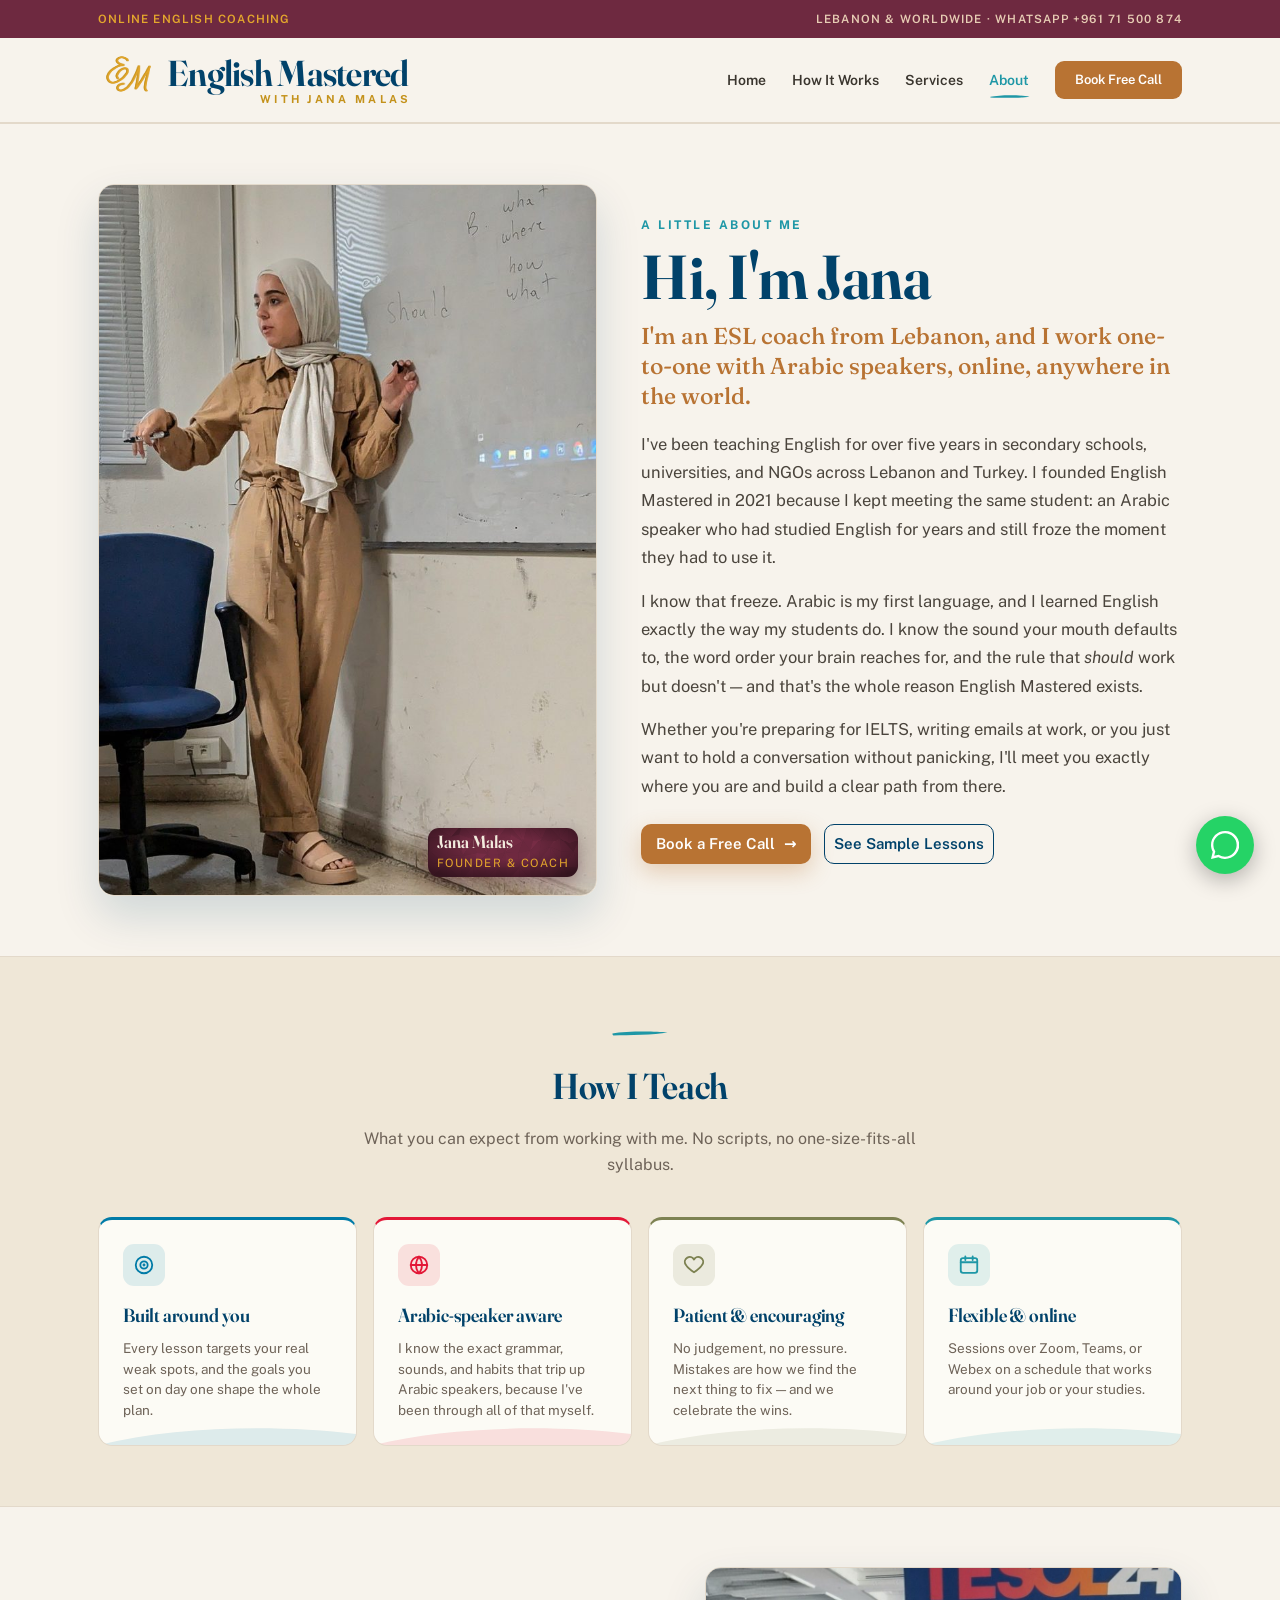
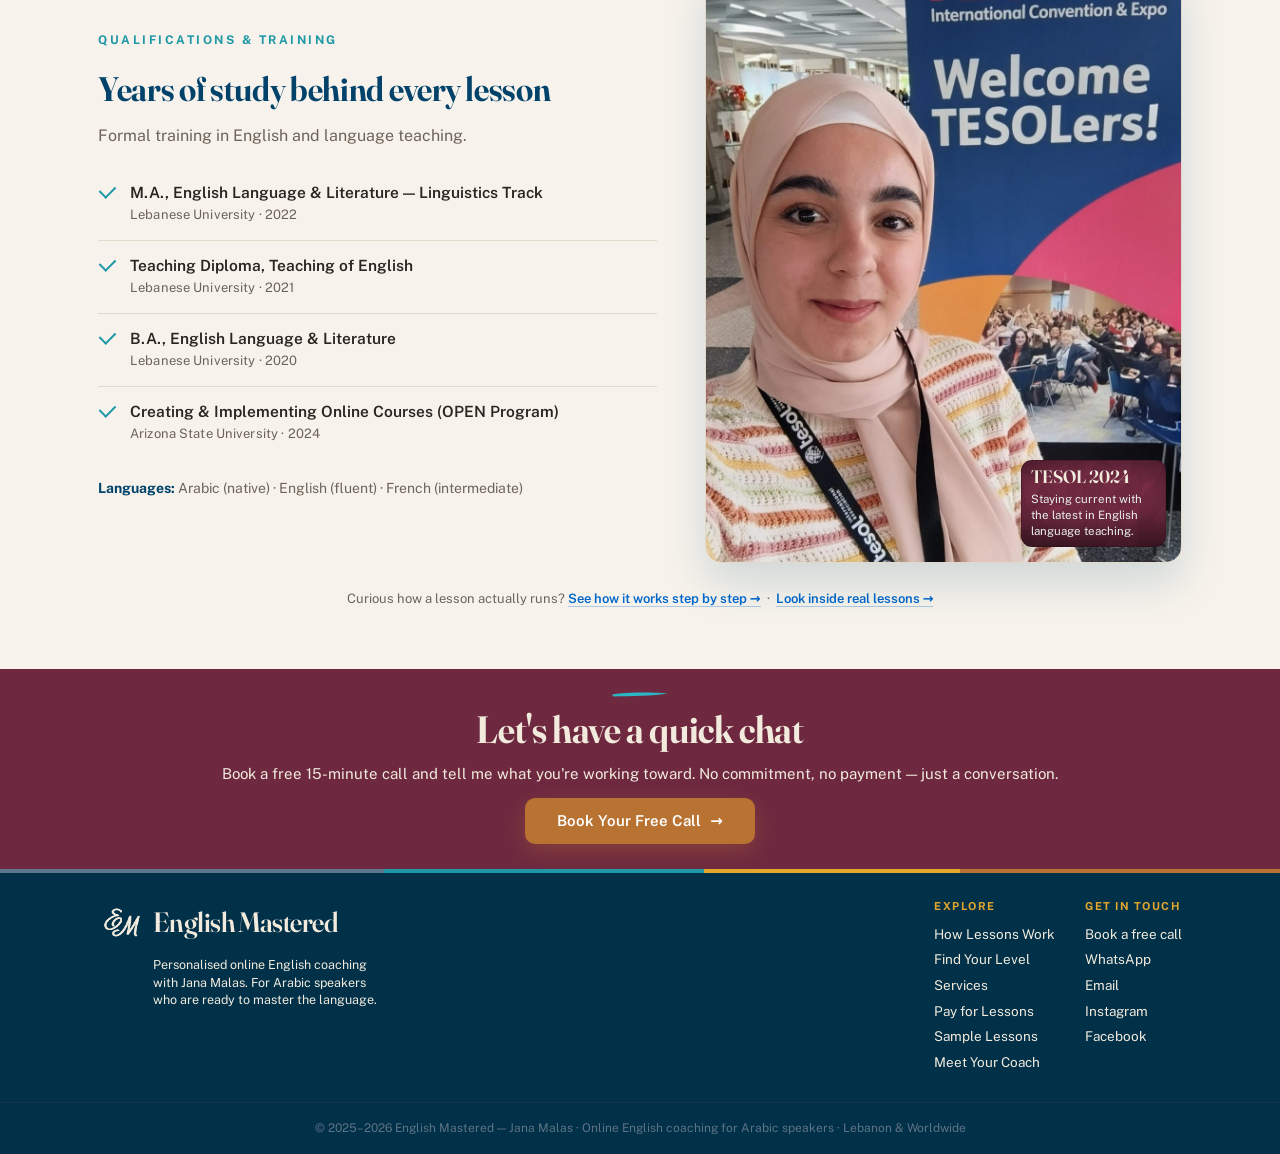
==== about.html @ 38847699 "visual updates" ====
<!DOCTYPE html>
<html lang="en">
<head>
<meta charset="UTF-8">
<meta name="viewport" content="width=device-width, initial-scale=1">
<meta name="color-scheme" content="light">
<title>Meet Jana Malas — English Coach for Arabic Speakers</title>
<meta name="description" content="Meet Jana Malas — the Lebanese English coach behind English Mastered. One-to-one online lessons built for Arabic speakers, with zero judgement.">
<meta property="og:type" content="website">
<meta property="og:title" content="Meet Your Coach — English Mastered">
<meta property="og:description" content="The coach behind English Mastered — Jana Malas. One-to-one online English lessons built for Arabic speakers.">
<meta property="og:locale" content="en_US">
<meta property="og:url" content="https://englishmastered.org/about.html">
<meta property="og:site_name" content="English Mastered">
<meta property="og:image" content="https://englishmastered.org/img/og-about.png">
<meta property="og:image:width" content="1200">
<meta property="og:image:height" content="630">
<meta property="og:image:alt" content="English Mastered — online English coaching with Jana Malas">
<meta name="twitter:card" content="summary_large_image">
<meta name="twitter:title" content="Meet Your Coach — English Mastered">
<meta name="twitter:description" content="Meet Jana Malas — one-to-one online English coaching built for Arabic speakers.">
<meta name="twitter:image" content="https://englishmastered.org/img/og-about.png">
<meta name="theme-color" content="#01426A">
<link rel="canonical" href="https://englishmastered.org/about.html">
<link rel="icon" type="image/png" href="assets/em-mark-gold.png">
<link rel="preconnect" href="https://fonts.googleapis.com">
<link rel="preconnect" href="https://fonts.gstatic.com" crossorigin>
<link href="https://fonts.googleapis.com/css2?family=Fraunces:ital,opsz,wght,SOFT,WONK@0,9..144,400..700,10,1;1,9..144,400..700,10,1&family=Public+Sans:ital,wght@0,300;0,400;0,500;0,600;0,700;0,800;1,400&display=swap" rel="stylesheet">
<script type="application/ld+json">
{
  "@context": "https://schema.org",
  "@graph": [
    {
      "@type": "Person",
      "@id": "https://englishmastered.org/#jana",
      "name": "Jana Malas",
      "jobTitle": "English Coach",
      "worksFor": { "@id": "https://englishmastered.org/#org" },
      "description": "Lebanese English coach specialising in one-to-one online lessons for Arabic speakers.",
      "nationality": { "@type": "Country", "name": "Lebanon" },
      "knowsLanguage": ["en", "ar"],
      "knowsAbout": ["IELTS preparation", "TOEFL preparation", "Business English", "English for Specific Purposes", "Conversational English"],
      "url": "https://englishmastered.org/about.html"
    },
    {
      "@type": "BreadcrumbList",
      "itemListElement": [
        { "@type": "ListItem", "position": 1, "name": "Home", "item": "https://englishmastered.org/" },
        { "@type": "ListItem", "position": 2, "name": "About", "item": "https://englishmastered.org/about.html" }
      ]
    }
  ]
}
</script>
<style>
  :root{
    --navy:#01426A; --navy-deep:#013049; --teal:#1E97A6; --teal-bright:#2BB7C4;
    --caramel:#B87333; --paper:#F7F3EC; --paper-2:#EFE7D7; --pearl:#FCFBF5; --gold:#E4A72C;
    --text:#2A2520; --muted:#6E6358; --border:#E3D9CA; --on-deep:#F2EBDD; --on-deep-mute:#9DA7B1;
    --gen:#0C5C63; --ielts:#E31837; --toefl:#C8663F; --biz:#6E2742; --esp:#007BA7; --conv:#7D8252; --grp:#9E472A;
  }
  *{box-sizing:border-box}
  html{scroll-behavior:smooth}
  body{margin:0;font-family:'Public Sans',system-ui,sans-serif;color:var(--text);background:var(--paper);font-size:17px;line-height:1.6;}
  .wrap{max-width:1140px;margin:0 auto;padding:0 28px;}
  .fr,h1,h2,h3{font-family:'Fraunces',Georgia,serif;font-optical-sizing:auto;font-variation-settings:'opsz' 144,'wght' 620,'SOFT' 10,'WONK' 1;color:var(--navy);margin:0;letter-spacing:-.01em;}
  .wonk{font-variation-settings:'opsz' 144,'wght' 650,'SOFT' 10,'WONK' 1;}
  a{color:inherit;text-decoration:none;}
  .tlink{color:#0066CC;font-weight:600;border-bottom:1.5px solid rgba(0,102,204,.3);}
  .kicker{font-size:12px;font-weight:700;letter-spacing:2.5px;text-transform:uppercase;color:var(--teal);}
  /* brandbar / nav */
  .brandbar{position:relative;background:#6E2940;color:#E7CDB4;overflow:hidden;}
  
  .brandbar .wrap{position:relative;display:flex;justify-content:space-between;align-items:center;height:38px;font-size:11.5px;font-weight:600;letter-spacing:1.2px;text-transform:uppercase;}
  .brandbar .kc{color:var(--gold);}
  .brandbar a{color:#E7CDB4;}
  nav{background:var(--paper);border-bottom:1px solid var(--border);position:sticky;top:0;z-index:50;transition:box-shadow .2s ease,border-color .2s ease;}
  nav::after{content:"";position:absolute;left:0;right:0;bottom:-3px;height:3px;background:linear-gradient(90deg,#5E7689 0 30%,#1E97A6 30% 55%,#E4A72C 55% 75%,#B87333 75% 100%);transform:scaleX(0);transform-origin:left;transition:transform .8s cubic-bezier(.22,.61,.36,1);pointer-events:none;}
  nav.scrolled::after{transform:scaleX(1);}
  nav.scrolled{border-bottom-color:transparent;box-shadow:0 10px 26px rgba(1,48,73,.06);}
  .nav-inner{transition:height .2s ease;}
  nav.scrolled .nav-inner{height:68px;}
  .brand img{transition:width .2s ease,height .2s ease,margin-top .2s ease;}
  nav.scrolled .brand img{width:48px;height:48px;margin-top:-9px;}
  .brand-text{transition:font-size .2s ease;}
  nav.scrolled .brand-text{font-size:29px;}
  .nav-inner{display:flex;align-items:center;justify-content:space-between;height:84px;}
  .brand{display:flex;align-items:center;gap:7px;}
  .brand img{display:block;width:62px;height:62px;margin-top:-13px;}
  .brand-text{font-family:'Fraunces',serif;font-variation-settings:'opsz' 144,'wght' 640,'WONK' 1;font-size:36px;color:var(--navy);white-space:nowrap;letter-spacing:-.02em;display:inline-block;line-height:1.02;}
  .brand-sub{display:block;font-family:'Public Sans',sans-serif;font-variation-settings:normal;font-weight:700;font-size:11px;letter-spacing:3.3px;text-transform:uppercase;color:#C4921B;text-align:right;margin-top:3px;margin-right:-3px;}
  .nav-links{display:flex;align-items:center;gap:26px;font-size:14px;font-weight:600;}
  .nav-links a{color:#3a352e;position:relative;padding:6px 0;}
  .nav-links a.active{color:var(--teal);}
  .nav-links a.active svg{position:absolute;left:0;bottom:-2px;}
  .nav-cta{background:var(--caramel)!important;color:#fff!important;padding:9px 20px!important;font-size:13px;border-radius:9px;}
  .nav-toggle-cb{display:none;}
  .nav-toggle{display:none;}
  .btn{display:inline-flex;align-items:center;justify-content:center;gap:9px;font-size:15px;font-weight:600;height:40px;padding:0 16px;box-sizing:border-box;width:170px;white-space:nowrap;border-radius:10px;cursor:pointer;transition:transform .15s;}
  .btn:hover{transform:translateY(-2px);}
  .btn-primary{background:var(--caramel);color:#fff;box-shadow:0 8px 22px rgba(184,115,51,.3);}
  .btn-ghost{border:1.6px solid var(--navy);color:var(--navy);}
  .btn-gold{background:var(--gold);color:#3a2708;}
  .btn-block{display:flex;justify-content:center;width:100%;min-width:0;}
  /* page hero */
  .page-hero{position:relative;overflow:hidden;background:var(--paper-2);border-bottom:1px solid var(--border);color:var(--text);text-align:center;padding:42px 0;}
  .ph-inner{position:relative;z-index:1;width:100%;}
  .page-hero .kicker{color:var(--teal);margin-bottom:8px;}
  .page-hero h1{color:var(--navy);font-size:46px;line-height:1.05;margin:0 0 11px;}
  .page-hero p{color:var(--muted);max-width:56ch;margin:0 auto;font-size:16px;}
  .page-hero .brushwing{margin:16px auto 0;}
  /* sections */
  .block{padding:60px 0;}
  .alt{background:var(--paper-2);border-top:1px solid var(--border);border-bottom:1px solid var(--border);}
  .section-head{text-align:center;max-width:60ch;margin:0 auto 40px;}
  .section-head h2{font-size:36px;margin:14px 0 10px;}
  .section-head p{color:var(--muted);font-size:16px;margin:0;}
  .section-head .brushwing{margin:0 auto;}
  .note{font-size:13px;color:var(--muted);text-align:center;max-width:80ch;margin:26px auto 0;line-height:1.55;}
  /* bio split */
  .bio-split{display:grid;grid-template-columns:.96fr 1.04fr;gap:44px;align-items:center;}
  .bio-photo{position:relative;border-radius:16px;overflow:hidden;border:1px solid var(--border);box-shadow:0 20px 44px rgba(1,66,106,.16);}
  .bio-photo img{width:100%;height:auto;aspect-ratio:7/10;object-fit:cover;object-position:center;display:block;}
  .bio-photo .ph-chip{position:absolute;right:18px;bottom:18px;background:#4A1A2A url(assets/mosaic-burgundy-cta.svg) center/cover;color:var(--on-deep);border-radius:11px;padding:5px 9px;box-shadow:0 6px 18px rgba(74,26,42,.4);}
  .bio-photo .ph-chip .n{font-family:'Fraunces',serif;font-variation-settings:'opsz' 144,'wght' 620,'WONK' 1;font-size:17.5px;line-height:1.05;}
  .bio-photo .ph-chip .r{font-size:11.5px;letter-spacing:1.5px;text-transform:uppercase;color:var(--gold);margin-top:3px;}
  .bio-photo .ph-wing{position:absolute;left:-10px;top:-14px;}
  .bio-text .kicker{display:block;margin-bottom:12px;}
  .bio-text h1{font-size:62px;line-height:.98;letter-spacing:-.5px;margin:0 0 14px;}
  .bio-text .lead{font-family:'Fraunces',serif;font-variation-settings:'wght' 500,'WONK' 1;font-size:23px;line-height:1.3;color:#B87333;margin:0 0 18px;text-wrap:pretty;}
  .bio-text p{margin:0 0 15px;color:#4a443c;font-size:16.5px;line-height:1.72;}
  .bio-sign{font-family:'Fraunces',serif;font-variation-settings:'opsz' 144,'wght' 600,'WONK' 1;font-size:26px;color:var(--navy);margin-top:6px;}
  /* approach cards */
  .cards{display:grid;grid-template-columns:repeat(4,1fr);gap:16px;}
  .card-item{position:relative;overflow:hidden;background:var(--pearl);border:1px solid var(--border);border-top:3px solid var(--teal);border-radius:14px;padding:24px 24px;}
  .card-item .wing{position:absolute;left:0;right:0;bottom:0;z-index:0;opacity:.12;}
  .card-item>*{position:relative;z-index:1;}
  .card-icon{width:42px;height:42px;border-radius:11px;display:flex;align-items:center;justify-content:center;margin-bottom:14px;background:rgba(30,151,166,.12);color:var(--teal);}
  .card-icon svg{width:22px;height:22px;}
  .card-item h3{font-size:19px;margin:0 0 7px;}
  .card-item p{font-size:13.5px;line-height:1.55;color:var(--muted);margin:0;}
  .btns{display:flex;gap:13px;flex-wrap:wrap;margin-top:24px;}
  /* qualifications */
  .cred-grid{display:grid;grid-template-columns:1.08fr .92fr;gap:48px;align-items:center;}
  .cred-text .kicker{display:block;margin-bottom:12px;}
  .cred-text h2{font-size:34px;margin:0 0 6px;}
  .cred-text .intro{color:var(--muted);font-size:16px;margin:0 0 20px;}
  .cred-list{list-style:none;padding:0;margin:0 0 18px;}
  .cred-list li{display:flex;flex-direction:column;padding:14px 0 14px 32px;position:relative;border-top:1px solid var(--border);}
  .cred-list li:first-child{border-top:none;}
  .cred-list li::before{content:"";position:absolute;left:2px;top:17px;width:13px;height:8px;border-left:2px solid var(--teal);border-bottom:2px solid var(--teal);transform:rotate(-45deg);}
  .cred-list .deg{font-weight:600;font-size:15.5px;color:var(--text);line-height:1.3;}
  .cred-list .meta{font-size:13px;color:var(--muted);margin-top:3px;letter-spacing:.01em;}
  .langline{font-size:14px;color:var(--muted);margin:0;line-height:1.6;}
  .langline strong{color:var(--navy);}
  .cred-photo{position:relative;}
  .cred-photo img{width:100%;aspect-ratio:4/5;object-fit:cover;object-position:center 30%;display:block;border-radius:16px;border:1px solid var(--border);box-shadow:0 20px 44px rgba(1,66,106,.16);}
  .cred-photo .cap{position:absolute;right:16px;bottom:16px;max-width:145px;background:#4A1A2A url(assets/mosaic-burgundy-cta.svg) center/cover;color:var(--on-deep);border-radius:11px;padding:7px 10px 8px;box-shadow:inset 0 0 0 1px rgba(0,0,0,.15);}
  .cred-photo .cap .t{font-family:'Fraunces',serif;font-variation-settings:'opsz' 144,'wght' 620,'WONK' 1;font-size:18px;line-height:1.08;color:var(--on-deep);}
  .cred-photo .cap .s{font-size:11.5px;line-height:1.4;color:#EAEFF1;margin-top:4px;}
  /* cta + footer */
  .cta-band{position:relative;overflow:hidden;background:#6E2940;color:var(--on-deep);text-align:center;min-height:200px;display:flex;align-items:center;padding:0 0 12px;}
  
  .cta-band .btn{width:auto;min-width:0;height:46px;padding:0 32px;}
  .cta-inner{position:relative;z-index:1;padding:0 28px;width:100%;}
  .cta-band h2{color:var(--on-deep);font-size:38px;line-height:1.05;margin:0 0 12px;white-space:nowrap;}
  .cta-band p{color:var(--on-deep);margin:0 0 12px;font-size:15px;}
  .cta-band .brushwing{margin:0 auto 5px;}
  footer{position:relative;background:#013049;color:var(--on-deep-mute);overflow:hidden;}
  
  footer>*{position:relative;z-index:1;}
  .foot-rule{height:4px;background:linear-gradient(90deg,#5E7689 0 30%,var(--teal) 30% 55%,var(--gold) 55% 75%,var(--caramel) 75% 100%);}
  .foot-inner{display:flex;justify-content:space-between;flex-wrap:wrap;gap:24px;padding:25px 28px;}
  .foot-brand-col{display:flex;flex-direction:column;max-width:24em;}
  .foot-brand{display:flex;align-items:center;gap:6px;}
  .foot-brand .b1{font-family:'Fraunces',serif;font-variation-settings:'opsz' 144,'wght' 600,'WONK' 1;font-size:28px;color:var(--on-deep);line-height:1.02;letter-spacing:-.02em;}
  .foot-tag{font-size:12.5px;line-height:1.4;color:var(--on-deep);margin:9px 0 0 55px;max-width:18.5em;}
  .foot-links{display:flex;gap:30px;font-size:13.5px;}
  .foot-col h4{font-family:'Public Sans';font-size:11px;letter-spacing:1.5px;text-transform:uppercase;color:var(--gold);margin:0 0 8px;}
  .foot-col a{display:block;color:var(--on-deep);margin-bottom:4px;}
  .copyright{border-top:1px solid #1a3247;padding:15.5px 28px;font-size:12px;color:#5f7385;text-align:center;}
  .wa-btn{position:fixed;bottom:26px;right:26px;width:58px;height:58px;background:#25d366;border-radius:50%;display:flex;align-items:center;justify-content:center;box-shadow:0 6px 22px rgba(0,0,0,.28);z-index:200;transition:transform .2s;}
  .wa-btn:hover{transform:scale(1.1);}
  .reveal{opacity:0;transform:translateY(26px);transition:opacity .6s ease,transform .6s ease;}
  .reveal.in{opacity:1;transform:none;}
  @media(prefers-reduced-motion:reduce){.reveal{opacity:1;transform:none;transition:none;}}
  @media(max-width:860px){
    .bio-split{grid-template-columns:1fr;gap:30px;}
    .cred-grid{grid-template-columns:1fr;gap:30px;}
    .cards{grid-template-columns:1fr 1fr;}
    .page-hero{padding:34px 0;}
    .page-hero h1{font-size:34px;line-height:1.1;margin:0 0 10px;}
    .page-hero p{font-size:15px;}
    .page-hero .brushwing{margin:14px auto 0;}
    .brand img{width:48px;height:48px;margin-top:-10px;}
    .brand-text{font-size:28px;}
    .brand-sub{font-size:8.5px;letter-spacing:2.4px;}
    .brandbar .wrap{flex-direction:column;height:auto;gap:1px;padding-top:5px;padding-bottom:5px;font-size:9.5px;letter-spacing:.4px;text-align:center;line-height:1.35;justify-content:center;}
    .nav-toggle{display:flex;flex-direction:column;justify-content:center;gap:5px;width:44px;height:44px;cursor:pointer;margin-right:-6px;}
    .nav-toggle span{display:block;width:26px;height:2px;background:var(--navy);border-radius:2px;transition:transform .25s ease,opacity .2s ease;}
    .nav-toggle-cb:checked ~ .nav-toggle span:nth-child(1){transform:translateY(7px) rotate(45deg);}
    .nav-toggle-cb:checked ~ .nav-toggle span:nth-child(2){opacity:0;}
    .nav-toggle-cb:checked ~ .nav-toggle span:nth-child(3){transform:translateY(-7px) rotate(-45deg);}
    .nav-links{position:absolute;top:100%;left:0;right:0;flex-direction:column;align-items:stretch;gap:0;background:var(--paper);border-bottom:1px solid var(--border);box-shadow:0 18px 30px rgba(1,48,73,.10);padding:0 28px;max-height:0;overflow:hidden;opacity:0;pointer-events:none;transition:max-height .32s ease,opacity .22s ease,padding .32s ease;}
    .nav-toggle-cb:checked ~ .nav-links{max-height:460px;opacity:1;pointer-events:auto;padding:6px 28px 14px;}
    .nav-links a{padding:13px 2px;border-bottom:1px solid rgba(227,217,202,.7);font-size:16px;width:100%;}
    .nav-links a.active svg{display:none;}
    .nav-links a:last-child{border-bottom:0;}
    .nav-cta{align-self:flex-start;width:auto;margin-top:12px;padding:11px 22px!important;border-radius:9px;}
    .cta-band h2{font-size:28px;white-space:normal;}
    .cta-band{min-height:auto;padding:52px 0;}
  }
</style>
<style id="em-mobile-fix">
/* mobile layout fixes */
html,body{overflow-x:clip}
@media(max-width:900px){ .step .crow::before{display:none!important} }
@media(max-width:860px){
  .section-head p,.cta-band h2,.page-hero p{white-space:normal!important}
}
@media(max-width:640px){
  .brandbar .kc{display:none}
  .brandbar .wrap{justify-content:center}
}
</style>
</head>
<body>

<!-- BRAND BAR -->
<div class="brandbar" data-em-mosaic="surf-bar" data-em-color="#6E2940">
  <div class="wrap">
    <span class="kc">Online English Coaching</span>
    <span>Lebanon &amp; Worldwide&nbsp;·&nbsp;<a href="https://wa.me/96171500874" target="_blank" rel="noopener">WhatsApp +961 71 500 874</a></span>
  </div>
</div>

<!-- NAV -->
<nav>
  <div class="wrap nav-inner">
    <a class="brand" href="index.html">
      <img src="assets/em-mark-gold.png" alt="English Mastered" style="filter:drop-shadow(.35px 0 0 #C8941F) drop-shadow(-.35px 0 0 #C8941F);">
      <span class="brand-text">English Mastered<span class="brand-sub">with Jana Malas</span></span>
    </a>
    <input type="checkbox" id="navtoggle" class="nav-toggle-cb" aria-label="Open menu">
    <label class="nav-toggle" for="navtoggle" aria-hidden="true"><span></span><span></span><span></span></label>
    <div class="nav-links">
      <a href="index.html">Home</a>
      <a href="start.html">How It Works</a>
      <a href="services.html">Services</a>
      <a href="about.html" class="active">About<svg viewBox="0 0 60 8" width="42" height="6"><path d="M2 5 C 16 2 44 2 58 5 C 44 7 18 7 2 6 Z" fill="#1E97A6"></path></svg></a>
      <a data-cal-namespace="free-discovery-call" data-cal-link="englishmastered/free-discovery-call" data-cal-config='{"layout":"month_view"}' href="book.html" class="nav-cta">Book Free Call</a>
    </div>
  </div>
</nav>

<!-- PAGE HERO removed — the bio section below leads the page -->
<div style="height:1px;background:var(--border);"></div>

<!-- BIO -->
<section class="block">
  <div class="wrap">
    <div class="bio-split">
      <div class="bio-photo reveal">
        <img src="assets/jana-teaching.jpg" fetchpriority="high" alt="Jana Malas teaching an English class at the whiteboard">
        <div class="ph-chip">
          <div class="n">Jana Malas</div>
          <div class="r">Founder &amp; Coach</div>
        </div>
      </div>
      <div class="bio-text reveal">
        <span class="kicker">A little about me</span>
        <h1 class="wonk">Hi, I'm Jana</h1>
        <p class="lead">I'm an ESL coach from Lebanon, and I work one-to-one with Arabic speakers, online, anywhere in the world.</p>
        <p>I've been teaching English for over five years in secondary schools, universities, and NGOs across Lebanon and Turkey. I founded English Mastered in 2021 because I kept meeting the same student: an Arabic speaker who had studied English for years and still froze the moment they had to use it.</p>
        <p>I know that freeze. Arabic is my first language, and I learned English exactly the way my students do. I know the sound your mouth defaults to, the word order your brain reaches for, and the rule that <em>should</em> work but doesn't — and that's the whole reason English Mastered exists.</p>
        <p>Whether you're preparing for IELTS, writing emails at work, or you just want to hold a conversation without panicking, I'll meet you exactly where you are and build a clear path from there.</p>
        <div class="btns">
          <a data-cal-namespace="free-discovery-call" data-cal-link="englishmastered/free-discovery-call" data-cal-config='{"layout":"month_view"}' href="book.html" class="btn btn-primary">Book a Free Call <span>→</span></a>
          <a href="samples.html" class="btn btn-ghost">See Sample Lessons</a>
        </div>
      </div>
    </div>
  </div>
</section>

<!-- HOW I TEACH -->
<section class="block alt">
  <div class="wrap">
    <div class="section-head reveal">
      <svg class="brushwing" viewBox="0 0 120 14" width="58" height="7"><path d="M3 9 C 30 4 90 4 117 7 C 90 12 36 13 5 13 C 3 12 3 10 3 9 Z" fill="#1E97A6"></path></svg>
      <h2>How I Teach</h2>
      <p>What you can expect from working with me. No scripts, no one-size-fits-all syllabus.</p>
    </div>
    <div class="cards">
      <div class="card-item reveal" style="border-top-color:var(--esp);">
        <svg class="wing" viewBox="0 0 300 50" preserveAspectRatio="none" width="100%" height="34"><path d="M0 50 C 90 22 210 20 300 34 L300 50 Z" fill="#007BA7"></path></svg>
        <div class="card-icon" style="background:rgba(0,123,167,.12);color:var(--esp);"><svg viewBox="0 0 24 24" fill="none" stroke="currentColor" stroke-width="2" stroke-linecap="round" stroke-linejoin="round"><circle cx="12" cy="12" r="9"/><circle cx="12" cy="12" r="4"/><circle cx="12" cy="12" r="0.6" fill="currentColor"/></svg></div>
        <h3>Built around you</h3>
        <p>Every lesson targets your real weak spots, and the goals you set on day one shape the whole plan.</p>
      </div>
      <div class="card-item reveal" style="border-top-color:var(--ielts);">
        <svg class="wing" viewBox="0 0 300 50" preserveAspectRatio="none" width="100%" height="34"><path d="M0 50 C 90 22 210 20 300 34 L300 50 Z" fill="#E31837"></path></svg>
        <div class="card-icon" style="background:rgba(227,24,55,.12);color:var(--ielts);"><svg viewBox="0 0 24 24" fill="none" stroke="currentColor" stroke-width="2" stroke-linecap="round" stroke-linejoin="round"><circle cx="12" cy="12" r="9"/><path d="M3 12h18"/><path d="M12 3a14 14 0 0 1 0 18M12 3a14 14 0 0 0 0 18"/></svg></div>
        <h3>Arabic-speaker aware</h3>
        <p>I know the exact grammar, sounds, and habits that trip up Arabic speakers, because I've been through all of that myself.</p>
      </div>
      <div class="card-item reveal" style="border-top-color:var(--conv);">
        <svg class="wing" viewBox="0 0 300 50" preserveAspectRatio="none" width="100%" height="34"><path d="M0 50 C 90 22 210 20 300 34 L300 50 Z" fill="#7D8252"></path></svg>
        <div class="card-icon" style="background:rgba(125,130,82,.14);color:var(--conv);"><svg viewBox="0 0 24 24" fill="none" stroke="currentColor" stroke-width="2" stroke-linecap="round" stroke-linejoin="round"><path d="M12 20s-7-4.4-9.3-8.8A4.5 4.5 0 0 1 12 6a4.5 4.5 0 0 1 9.3 5.2C19 15.6 12 20 12 20z"/></svg></div>
        <h3>Patient &amp; encouraging</h3>
        <p>No judgement, no pressure. Mistakes are how we find the next thing to fix — and we celebrate the wins.</p>
      </div>
      <div class="card-item reveal" style="border-top-color:var(--teal);">
        <svg class="wing" viewBox="0 0 300 50" preserveAspectRatio="none" width="100%" height="34"><path d="M0 50 C 90 22 210 20 300 34 L300 50 Z" fill="#1E97A6"></path></svg>
        <div class="card-icon"><svg viewBox="0 0 24 24" fill="none" stroke="currentColor" stroke-width="2" stroke-linecap="round" stroke-linejoin="round"><rect x="3" y="4.5" width="18" height="16" rx="2.5"/><path d="M3 9h18M8 2.5v4M16 2.5v4"/></svg></div>
        <h3>Flexible &amp; online</h3>
        <p>Sessions over Zoom, Teams, or Webex on a schedule that works around your job or your studies.</p>
      </div>
    </div>
  </div>
</section>

<!-- QUALIFICATIONS & TRAINING -->
<section class="block">
  <div class="wrap">
    <div class="cred-grid">
      <div class="cred-text reveal">
        <span class="kicker">Qualifications &amp; Training</span>
        <h2 class="wonk">Years of study behind every lesson</h2>
        <p class="intro">Formal training in English and language teaching.</p>
        <ul class="cred-list">
          <li><span class="deg">M.A., English Language &amp; Literature — Linguistics Track</span><span class="meta">Lebanese University · 2022</span></li>
          <li><span class="deg">Teaching Diploma, Teaching of English</span><span class="meta">Lebanese University · 2021</span></li>
          <li><span class="deg">B.A., English Language &amp; Literature</span><span class="meta">Lebanese University · 2020</span></li>
          <li><span class="deg">Creating &amp; Implementing Online Courses (OPEN Program)</span><span class="meta">Arizona State University · 2024</span></li>
        </ul>
        <p class="langline"><strong>Languages:</strong> Arabic (native) · English (fluent) · French (intermediate)</p>
      </div>
      <div class="cred-photo reveal">
        <img src="assets/jana-tesol.jpg" loading="lazy" alt="Jana Malas at the TESOL 2024 International Convention">
        <div class="cap"><div class="t">TESOL 2024</div><div class="s">Staying current with the latest in English language teaching.</div></div>
      </div>
    </div>
    <p class="note">Curious how a lesson actually runs? <a class="tlink" href="start.html">See how it works step by step →</a> &nbsp;·&nbsp; <a class="tlink" href="samples.html">Look inside real lessons →</a></p>
  </div>
</section>

<!-- FINAL CTA -->
<section class="cta-band" data-em-mosaic="surf" data-em-color="#6E2940">
  <div class="wrap cta-inner reveal">
    <svg class="brushwing" viewBox="0 0 120 14" width="58" height="7"><path d="M3 9 C 30 4 90 4 117 7 C 90 12 36 13 5 13 C 3 12 3 10 3 9 Z" fill="#2BB7C4"></path></svg>
    <h2 class="wonk">Let's have a quick chat</h2>
    <p>Book a free 15-minute call and tell me what you're working toward. No commitment, no payment — just a conversation.</p>
    <a data-cal-namespace="free-discovery-call" data-cal-link="englishmastered/free-discovery-call" data-cal-config='{"layout":"month_view"}' href="book.html" class="btn btn-primary">Book Your Free Call <span>→</span></a>
  </div>
</section>

<!-- FOOTER -->
<footer data-em-mosaic="surf-footer" data-em-color="#013049">
  <div class="foot-rule"></div>
  <div class="wrap foot-inner">
    <div class="foot-brand-col">
      <div class="foot-brand">
        <img src="assets/em-mark-white.png" width="49" height="49" alt="" style="margin:0;filter:drop-shadow(.35px 0 0 #F2EBDD) drop-shadow(-.35px 0 0 #F2EBDD);">
        <div><div class="b1">English Mastered</div></div>
      </div>
      <p class="foot-tag">Personalised online English coaching with Jana Malas. For Arabic speakers who are ready to master the language.</p>
    </div>
    <div class="foot-links">
      <div class="foot-col"><h4>Explore</h4><a href="start.html">How Lessons Work</a><a href="level-test.html">Find Your Level</a><a href="services.html">Services</a><a href="payments.html">Pay for Lessons</a><a href="samples.html">Sample Lessons</a><a href="about.html">Meet Your Coach</a></div>
      <div class="foot-col"><h4>Get in touch</h4><a data-cal-namespace="free-discovery-call" data-cal-link="englishmastered/free-discovery-call" data-cal-config='{"layout":"month_view"}' href="book.html">Book a free call</a><a href="https://wa.me/96171500874" target="_blank" rel="noopener">WhatsApp</a><a href="mailto:jana@englishmastered.org">Email</a><a href="https://instagram.com/english_mastered" target="_blank" rel="noopener">Instagram</a><a href="https://www.facebook.com/profile.php?id=100077407694745" target="_blank" rel="noopener">Facebook</a></div>
    </div>
  </div>
  <div class="copyright">© 2025–2026 English Mastered — Jana Malas · Online English coaching for Arabic speakers · Lebanon &amp; Worldwide</div>
</footer>

<!-- WHATSAPP -->
<a href="https://wa.me/96171500874" target="_blank" rel="noopener" class="wa-btn" aria-label="Chat on WhatsApp">
  <svg xmlns="http://www.w3.org/2000/svg" viewBox="0 0 32 32" width="28" height="28" fill="white"><path d="M16 0C7.16 0 0 7.16 0 16c0 2.82.74 5.47 2.03 7.77L0 32l8.47-2.02A16 16 0 1016 0zm0 29.33a13.27 13.27 0 01-6.78-1.86l-.49-.29-5.03 1.2 1.22-4.91-.32-.5A13.24 13.24 0 012.67 16C2.67 8.64 8.64 2.67 16 2.67S29.33 8.64 29.33 16 23.36 29.33 16 29.33z"/></svg>
</a>

<script>
  const obs = new IntersectionObserver((es)=>{es.forEach(e=>{if(e.isIntersecting)e.target.classList.add('in');});},{threshold:.12});
  document.querySelectorAll('.reveal').forEach(el=>obs.observe(el));
</script>


<!-- Cal.com popup for Book buttons -->
<script type="text/javascript">
  (function (C, A, L) { let p = function (a, ar) { a.q.push(ar); }; let d = C.document; C.Cal = C.Cal || function () { let cal = C.Cal; let ar = arguments; if (!cal.loaded) { cal.ns = {}; cal.q = cal.q || []; d.head.appendChild(d.createElement("script")).src = A; cal.loaded = true; } if (ar[0] === L) { const api = function () { p(api, arguments); }; const namespace = ar[1]; api.q = api.q || []; if(typeof namespace === "string"){cal.ns[namespace] = cal.ns[namespace] || api;p(cal.ns[namespace], ar);p(cal, ["initNamespace", namespace]);} else p(cal, ar); return;} p(cal, ar); }; })(window, "https://app.cal.com/embed/embed.js", "init");
  Cal("init", "free-discovery-call", {origin:"https://app.cal.com"});
  Cal.ns["free-discovery-call"]("ui", {"cssVarsPerTheme":{"light":{"cal-brand":"#B87333"},"dark":{"cal-brand":"#D89B3A"}},"hideEventTypeDetails":false,"layout":"month_view"});
</script>
<script src="assets/em-mosaic.js"></script>
<script>
  (function(){var nav=document.querySelector('nav');if(!nav)return;
    function on(){nav.classList.toggle('scrolled',window.scrollY>38);}
    addEventListener('scroll',on,{passive:true});on();})();
</script>
</body>
</html>
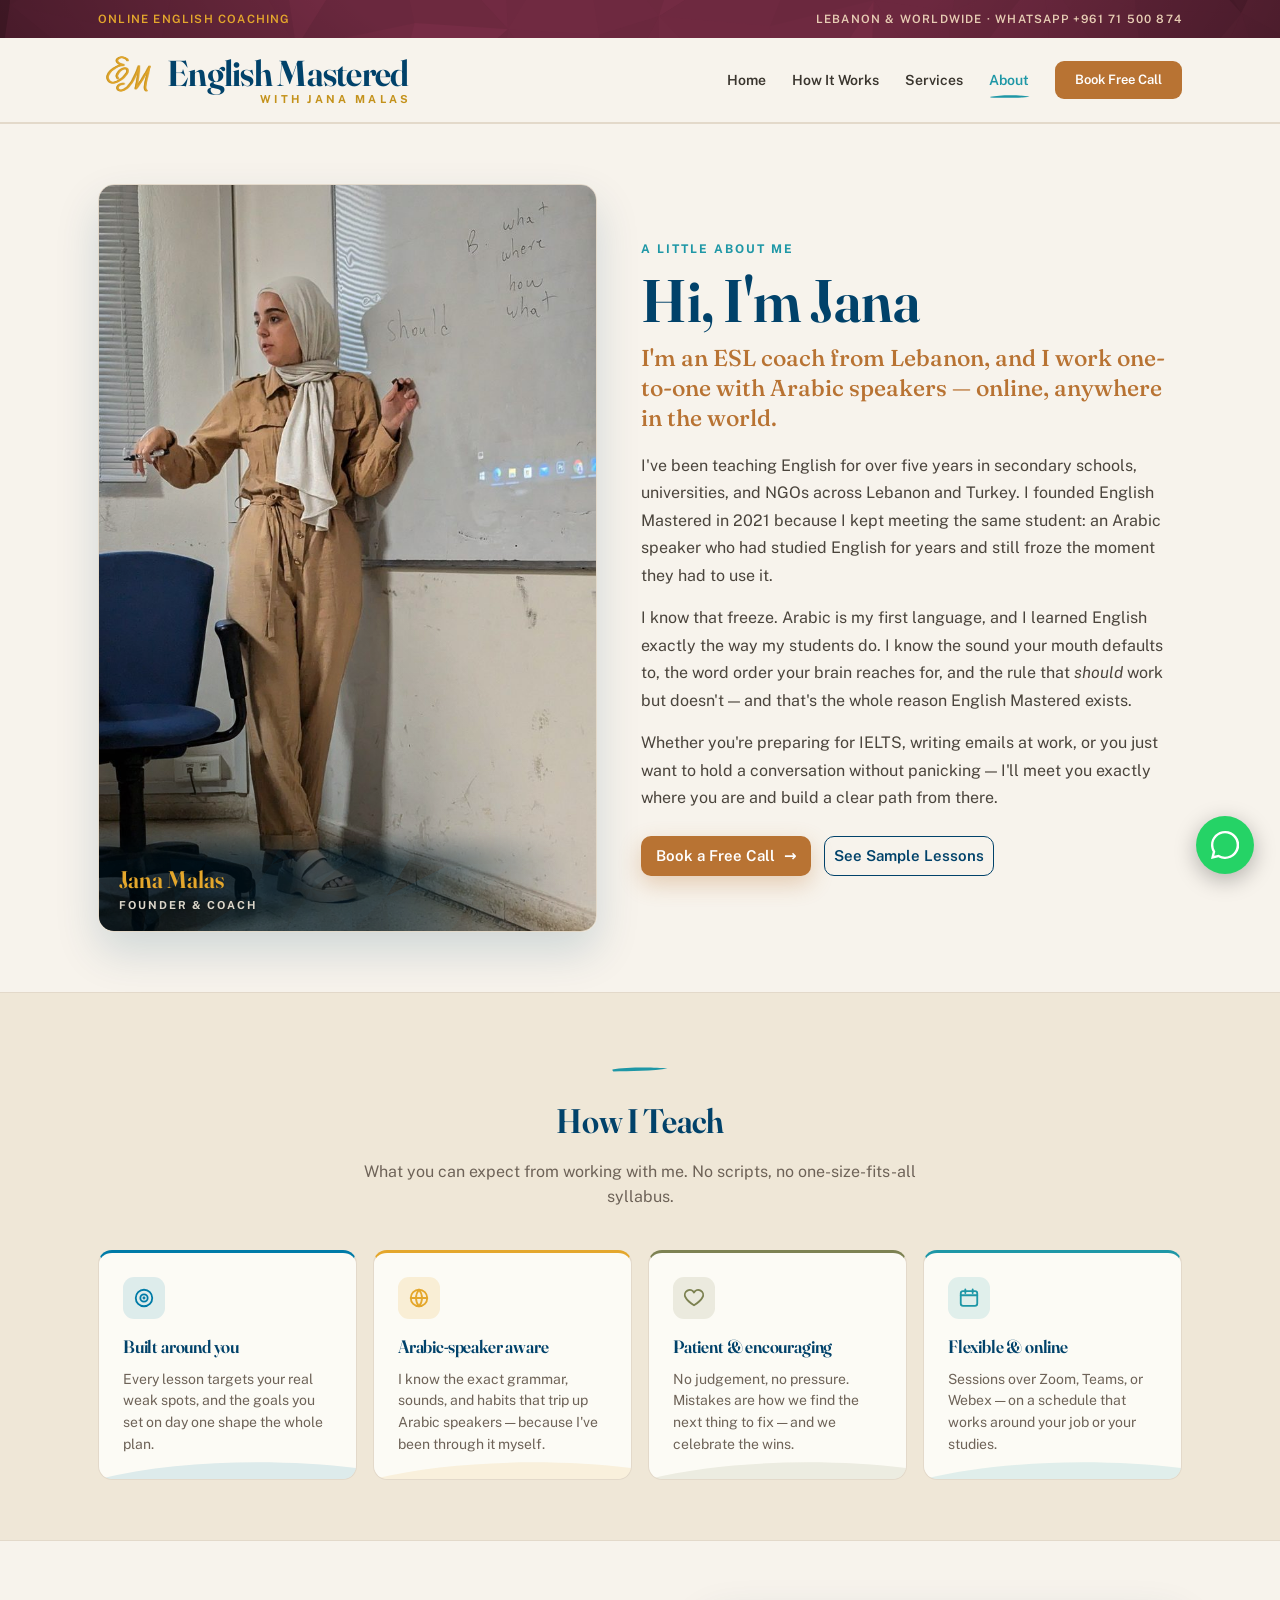
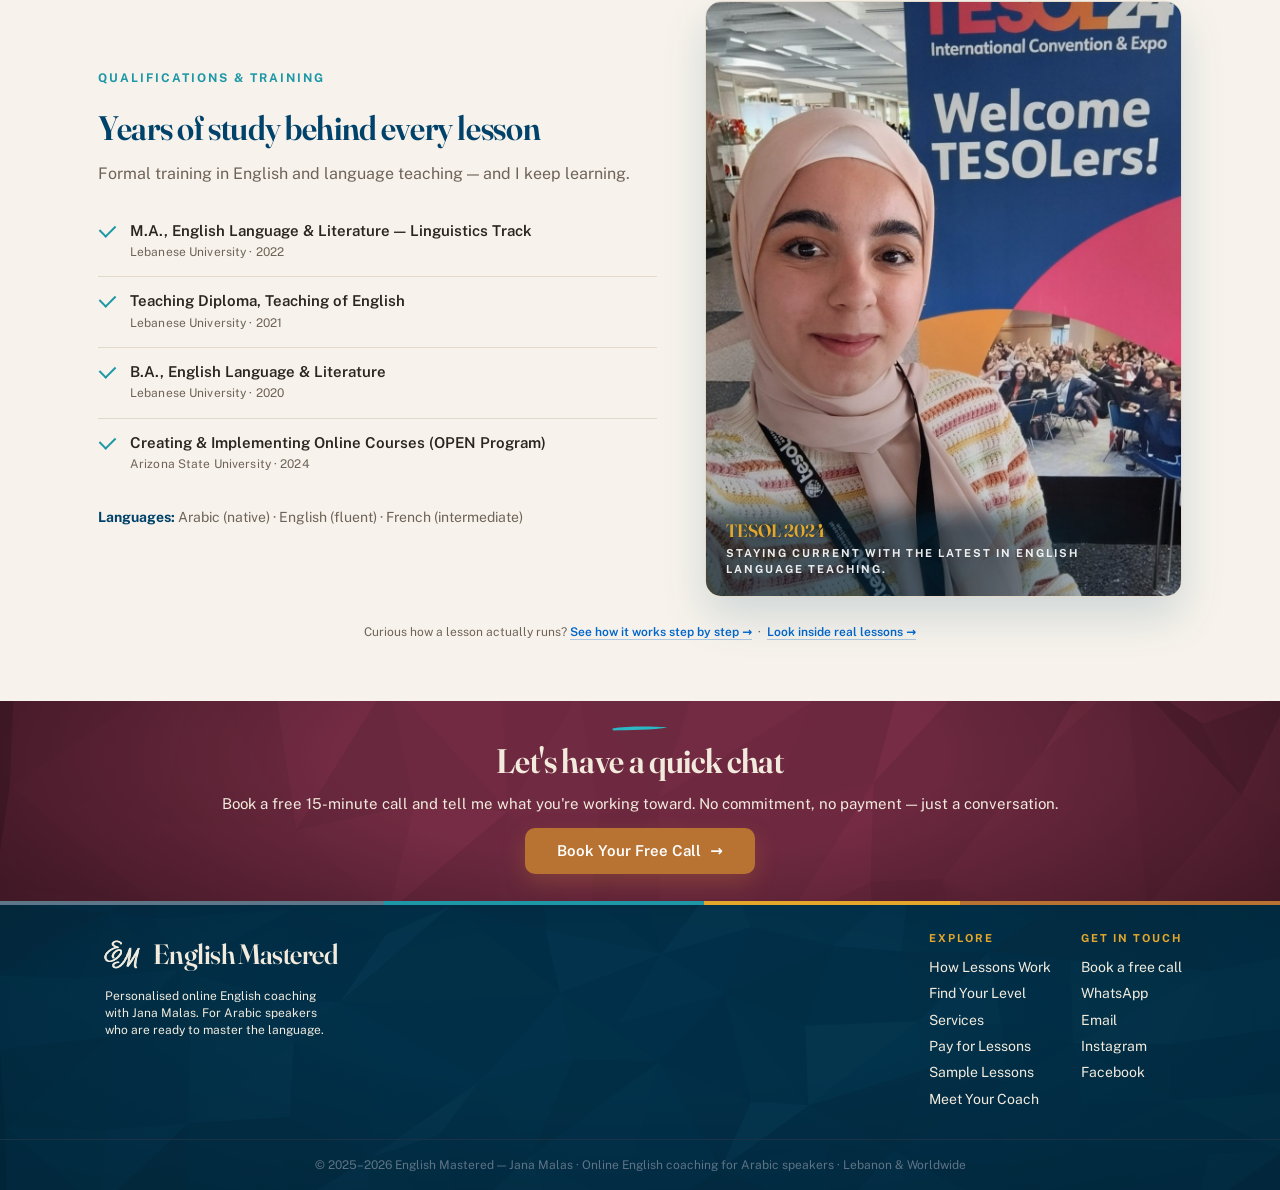
==== commit 103305f4: "Finalized type system: 20-token scale, caption keystone, footer tagline alignment" ====
--- a/about.html
+++ b/about.html
@@ -4,7 +4,7 @@
 <meta charset="UTF-8">
 <meta name="viewport" content="width=device-width, initial-scale=1">
 <meta name="color-scheme" content="light">
-<title>Meet Jana Malas — English Coach for Arabic Speakers</title>
+<title>Meet Your Coach — English Mastered</title>
 <meta name="description" content="Meet Jana Malas — the Lebanese English coach behind English Mastered. One-to-one online lessons built for Arabic speakers, with zero judgement.">
 <meta property="og:type" content="website">
 <meta property="og:title" content="Meet Your Coach — English Mastered">
@@ -22,7 +22,10 @@
 <meta name="twitter:image" content="https://englishmastered.org/img/og-about.png">
 <meta name="theme-color" content="#01426A">
 <link rel="canonical" href="https://englishmastered.org/about.html">
-<link rel="icon" type="image/png" href="assets/em-mark-gold.png">
+<link rel="icon" href="assets/favicon.ico" sizes="48x48">
+<link rel="icon" type="image/png" sizes="32x32" href="assets/favicon-32.png">
+<link rel="icon" type="image/png" sizes="16x16" href="assets/favicon-16.png">
+<link rel="apple-touch-icon" href="assets/apple-touch-icon.png">
 <link rel="preconnect" href="https://fonts.googleapis.com">
 <link rel="preconnect" href="https://fonts.gstatic.com" crossorigin>
 <link href="https://fonts.googleapis.com/css2?family=Fraunces:ital,opsz,wght,SOFT,WONK@0,9..144,400..700,10,1;1,9..144,400..700,10,1&family=Public+Sans:ital,wght@0,300;0,400;0,500;0,600;0,700;0,800;1,400&display=swap" rel="stylesheet">
@@ -32,14 +35,10 @@
   "@graph": [
     {
       "@type": "Person",
-      "@id": "https://englishmastered.org/#jana",
       "name": "Jana Malas",
       "jobTitle": "English Coach",
-      "worksFor": { "@id": "https://englishmastered.org/#org" },
+      "worksFor": { "@type": "Organization", "name": "English Mastered", "url": "https://englishmastered.org/" },
       "description": "Lebanese English coach specialising in one-to-one online lessons for Arabic speakers.",
-      "nationality": { "@type": "Country", "name": "Lebanon" },
-      "knowsLanguage": ["en", "ar"],
-      "knowsAbout": ["IELTS preparation", "TOEFL preparation", "Business English", "English for Specific Purposes", "Conversational English"],
       "url": "https://englishmastered.org/about.html"
     },
     {
@@ -57,33 +56,24 @@
     --navy:#01426A; --navy-deep:#013049; --teal:#1E97A6; --teal-bright:#2BB7C4;
     --caramel:#B87333; --paper:#F7F3EC; --paper-2:#EFE7D7; --pearl:#FCFBF5; --gold:#E4A72C;
     --text:#2A2520; --muted:#6E6358; --border:#E3D9CA; --on-deep:#F2EBDD; --on-deep-mute:#9DA7B1;
-    --gen:#0C5C63; --ielts:#E31837; --toefl:#C8663F; --biz:#6E2742; --esp:#007BA7; --conv:#7D8252; --grp:#9E472A;
+    --gen:#0C5C63; --ielts:#E4A72C; --toefl:#C8663F; --biz:#6E2742; --esp:#007BA7; --conv:#7D8252; --grp:#9E472A;
   }
   *{box-sizing:border-box}
   html{scroll-behavior:smooth}
   body{margin:0;font-family:'Public Sans',system-ui,sans-serif;color:var(--text);background:var(--paper);font-size:17px;line-height:1.6;}
   .wrap{max-width:1140px;margin:0 auto;padding:0 28px;}
   .fr,h1,h2,h3{font-family:'Fraunces',Georgia,serif;font-optical-sizing:auto;font-variation-settings:'opsz' 144,'wght' 620,'SOFT' 10,'WONK' 1;color:var(--navy);margin:0;letter-spacing:-.01em;}
-  .wonk{font-variation-settings:'opsz' 144,'wght' 650,'SOFT' 10,'WONK' 1;}
+  .wonk{font-variation-settings:'opsz' 144,'wght' 620,'SOFT' 10,'WONK' 1;}
   a{color:inherit;text-decoration:none;}
   .tlink{color:#0066CC;font-weight:600;border-bottom:1.5px solid rgba(0,102,204,.3);}
-  .kicker{font-size:12px;font-weight:700;letter-spacing:2.5px;text-transform:uppercase;color:var(--teal);}
+  .kicker{font-size:12px;font-weight:700;letter-spacing:2px;text-transform:uppercase;color:var(--teal);}
   /* brandbar / nav */
   .brandbar{position:relative;background:#6E2940;color:#E7CDB4;overflow:hidden;}
-  
+  .brandbar::before{content:"";position:absolute;inset:0;background:url(assets/mosaic-burgundy-cta.svg) center/cover;}
   .brandbar .wrap{position:relative;display:flex;justify-content:space-between;align-items:center;height:38px;font-size:11.5px;font-weight:600;letter-spacing:1.2px;text-transform:uppercase;}
   .brandbar .kc{color:var(--gold);}
   .brandbar a{color:#E7CDB4;}
-  nav{background:var(--paper);border-bottom:1px solid var(--border);position:sticky;top:0;z-index:50;transition:box-shadow .2s ease,border-color .2s ease;}
-  nav::after{content:"";position:absolute;left:0;right:0;bottom:-3px;height:3px;background:linear-gradient(90deg,#5E7689 0 30%,#1E97A6 30% 55%,#E4A72C 55% 75%,#B87333 75% 100%);transform:scaleX(0);transform-origin:left;transition:transform .8s cubic-bezier(.22,.61,.36,1);pointer-events:none;}
-  nav.scrolled::after{transform:scaleX(1);}
-  nav.scrolled{border-bottom-color:transparent;box-shadow:0 10px 26px rgba(1,48,73,.06);}
-  .nav-inner{transition:height .2s ease;}
-  nav.scrolled .nav-inner{height:68px;}
-  .brand img{transition:width .2s ease,height .2s ease,margin-top .2s ease;}
-  nav.scrolled .brand img{width:48px;height:48px;margin-top:-9px;}
-  .brand-text{transition:font-size .2s ease;}
-  nav.scrolled .brand-text{font-size:29px;}
+  nav{background:var(--paper);border-bottom:1px solid var(--border);position:sticky;top:0;z-index:50;}
   .nav-inner{display:flex;align-items:center;justify-content:space-between;height:84px;}
   .brand{display:flex;align-items:center;gap:7px;}
   .brand img{display:block;width:62px;height:62px;margin-top:-13px;}
@@ -105,30 +95,40 @@
   /* page hero */
   .page-hero{position:relative;overflow:hidden;background:var(--paper-2);border-bottom:1px solid var(--border);color:var(--text);text-align:center;padding:42px 0;}
   .ph-inner{position:relative;z-index:1;width:100%;}
-  .page-hero .kicker{color:var(--teal);margin-bottom:8px;}
-  .page-hero h1{color:var(--navy);font-size:46px;line-height:1.05;margin:0 0 11px;}
+  .page-hero .kicker{color:var(--teal);margin-bottom:8px;font-size:12px;letter-spacing:2px;}
+  .page-hero h1{color:var(--navy);font-size:44px;line-height:1.05;margin:0 0 11px;}
   .page-hero p{color:var(--muted);max-width:56ch;margin:0 auto;font-size:16px;}
   .page-hero .brushwing{margin:16px auto 0;}
   /* sections */
   .block{padding:60px 0;}
   .alt{background:var(--paper-2);border-top:1px solid var(--border);border-bottom:1px solid var(--border);}
   .section-head{text-align:center;max-width:60ch;margin:0 auto 40px;}
-  .section-head h2{font-size:36px;margin:14px 0 10px;}
+  .section-head h2{font-size:34px;margin:14px 0 10px;}
   .section-head p{color:var(--muted);font-size:16px;margin:0;}
   .section-head .brushwing{margin:0 auto;}
-  .note{font-size:13px;color:var(--muted);text-align:center;max-width:80ch;margin:26px auto 0;line-height:1.55;}
+  .note{font-size:12px;color:var(--muted);text-align:center;max-width:80ch;margin:26px auto 0;line-height:1.55;}
   /* bio split */
   .bio-split{display:grid;grid-template-columns:.96fr 1.04fr;gap:44px;align-items:center;}
   .bio-photo{position:relative;border-radius:16px;overflow:hidden;border:1px solid var(--border);box-shadow:0 20px 44px rgba(1,66,106,.16);}
-  .bio-photo img{width:100%;height:auto;aspect-ratio:7/10;object-fit:cover;object-position:center;display:block;}
-  .bio-photo .ph-chip{position:absolute;right:18px;bottom:18px;background:#4A1A2A url(assets/mosaic-burgundy-cta.svg) center/cover;color:var(--on-deep);border-radius:11px;padding:5px 9px;box-shadow:0 6px 18px rgba(74,26,42,.4);}
-  .bio-photo .ph-chip .n{font-family:'Fraunces',serif;font-variation-settings:'opsz' 144,'wght' 620,'WONK' 1;font-size:17.5px;line-height:1.05;}
-  .bio-photo .ph-chip .r{font-size:11.5px;letter-spacing:1.5px;text-transform:uppercase;color:var(--gold);margin-top:3px;}
-  .bio-photo .ph-wing{position:absolute;left:-10px;top:-14px;}
+  .bio-photo img{width:100%;aspect-ratio:733/1100;object-fit:cover;object-position:center;display:block;}
+  /* photo caption — bottom scrim (finalized Option D: text sits directly in a soft gradient, no box) */
+  /* photo caption — mosaic ribbon (finalized): 105px band of the footer mosaic, opacity .6, vertical fade from 60%, right-edge fade from 53% */
+  .cap-ribbon{position:absolute;left:0;right:0;bottom:0;height:105px;pointer-events:none;
+    -webkit-mask-image:linear-gradient(to top, rgba(0,0,0,0.6) 0%, rgba(0,0,0,0.6) 60%, rgba(0,0,0,0.561) 66%, rgba(0,0,0,0.470) 72%, rgba(0,0,0,0.345) 78%, rgba(0,0,0,0.211) 84%, rgba(0,0,0,0.094) 90%, rgba(0,0,0,0.017) 96%, rgba(0,0,0,0) 100%),linear-gradient(to right, #000 0%, rgba(0,0,0,1) 53%, rgba(0,0,0,0.939) 60.1%, rgba(0,0,0,0.784) 67.1%, rgba(0,0,0,0.575) 74.2%, rgba(0,0,0,0.352) 81.2%, rgba(0,0,0,0.156) 88.3%, rgba(0,0,0,0.028) 95.3%, rgba(0,0,0,0) 100%);
+    -webkit-mask-composite:source-in;
+    mask-image:linear-gradient(to top, rgba(0,0,0,0.6) 0%, rgba(0,0,0,0.6) 60%, rgba(0,0,0,0.561) 66%, rgba(0,0,0,0.470) 72%, rgba(0,0,0,0.345) 78%, rgba(0,0,0,0.211) 84%, rgba(0,0,0,0.094) 90%, rgba(0,0,0,0.017) 96%, rgba(0,0,0,0) 100%),linear-gradient(to right, #000 0%, rgba(0,0,0,1) 53%, rgba(0,0,0,0.939) 60.1%, rgba(0,0,0,0.784) 67.1%, rgba(0,0,0,0.575) 74.2%, rgba(0,0,0,0.352) 81.2%, rgba(0,0,0,0.156) 88.3%, rgba(0,0,0,0.028) 95.3%, rgba(0,0,0,0) 100%);
+    mask-composite:intersect;}
+  .cap-ribbon canvas{position:absolute;inset:0;width:100%;height:100%;display:block;object-fit:cover;pointer-events:none;transform:scale(-1,-1);}
+  .cap-backing{position:absolute;left:0;right:0;bottom:0;height:58%;pointer-events:none;mix-blend-mode:multiply;background:radial-gradient(120% 130% at 0% 100%, rgba(1,48,73,0.30) 0%, rgba(1,48,73,0.18) 45%, rgba(1,48,73,0) 78%);}
+  .cap-block{position:absolute;left:0;right:0;bottom:0;padding:34px 20px 18px;text-align:left;text-shadow:0 1px 2px rgba(0,0,0,0.14),0 2px 14px rgba(0,0,0,0.22);z-index:1;}
+  .cap-block .cn{font-family:'Fraunces',serif;font-variation-settings:'opsz' 144,'wght' 620,'WONK' 1;line-height:1.05;color:#E4A72C;}
+  .cap-block .cs{font-size:11px;font-weight:700;letter-spacing:2px;text-transform:uppercase;line-height:1.5;opacity:.9;margin-top:4px;}
+  .bio-photo .cap-block .cn{font-size:24px;}
+  .bio-photo .cap-block .cs{color:#F2EBDD;}
   .bio-text .kicker{display:block;margin-bottom:12px;}
-  .bio-text h1{font-size:62px;line-height:.98;letter-spacing:-.5px;margin:0 0 14px;}
+  .bio-text h2{font-size:60px;line-height:.98;letter-spacing:-.5px;margin:0 0 14px;}
   .bio-text .lead{font-family:'Fraunces',serif;font-variation-settings:'wght' 500,'WONK' 1;font-size:23px;line-height:1.3;color:#B87333;margin:0 0 18px;text-wrap:pretty;}
-  .bio-text p{margin:0 0 15px;color:#4a443c;font-size:16.5px;line-height:1.72;}
+  .bio-text p{margin:0 0 15px;color:#4a443c;font-size:16px;line-height:1.72;}
   .bio-sign{font-family:'Fraunces',serif;font-variation-settings:'opsz' 144,'wght' 600,'WONK' 1;font-size:26px;color:var(--navy);margin-top:6px;}
   /* approach cards */
   .cards{display:grid;grid-template-columns:repeat(4,1fr);gap:16px;}
@@ -137,8 +137,8 @@
   .card-item>*{position:relative;z-index:1;}
   .card-icon{width:42px;height:42px;border-radius:11px;display:flex;align-items:center;justify-content:center;margin-bottom:14px;background:rgba(30,151,166,.12);color:var(--teal);}
   .card-icon svg{width:22px;height:22px;}
-  .card-item h3{font-size:19px;margin:0 0 7px;}
-  .card-item p{font-size:13.5px;line-height:1.55;color:var(--muted);margin:0;}
+  .card-item h3{font-size:18px;margin:0 0 7px;}
+  .card-item p{font-size:14px;line-height:1.55;color:var(--muted);margin:0;}
   .btns{display:flex;gap:13px;flex-wrap:wrap;margin-top:24px;}
   /* qualifications */
   .cred-grid{display:grid;grid-template-columns:1.08fr .92fr;gap:48px;align-items:center;}
@@ -149,34 +149,33 @@
   .cred-list li{display:flex;flex-direction:column;padding:14px 0 14px 32px;position:relative;border-top:1px solid var(--border);}
   .cred-list li:first-child{border-top:none;}
   .cred-list li::before{content:"";position:absolute;left:2px;top:17px;width:13px;height:8px;border-left:2px solid var(--teal);border-bottom:2px solid var(--teal);transform:rotate(-45deg);}
-  .cred-list .deg{font-weight:600;font-size:15.5px;color:var(--text);line-height:1.3;}
-  .cred-list .meta{font-size:13px;color:var(--muted);margin-top:3px;letter-spacing:.01em;}
+  .cred-list .deg{font-weight:600;font-size:15px;color:var(--text);line-height:1.3;}
+  .cred-list .meta{font-size:12px;color:var(--muted);margin-top:3px;letter-spacing:.01em;}
   .langline{font-size:14px;color:var(--muted);margin:0;line-height:1.6;}
   .langline strong{color:var(--navy);}
-  .cred-photo{position:relative;}
-  .cred-photo img{width:100%;aspect-ratio:4/5;object-fit:cover;object-position:center 30%;display:block;border-radius:16px;border:1px solid var(--border);box-shadow:0 20px 44px rgba(1,66,106,.16);}
-  .cred-photo .cap{position:absolute;right:16px;bottom:16px;max-width:145px;background:#4A1A2A url(assets/mosaic-burgundy-cta.svg) center/cover;color:var(--on-deep);border-radius:11px;padding:7px 10px 8px;box-shadow:inset 0 0 0 1px rgba(0,0,0,.15);}
-  .cred-photo .cap .t{font-family:'Fraunces',serif;font-variation-settings:'opsz' 144,'wght' 620,'WONK' 1;font-size:18px;line-height:1.08;color:var(--on-deep);}
-  .cred-photo .cap .s{font-size:11.5px;line-height:1.4;color:#EAEFF1;margin-top:4px;}
+  .cred-photo{position:relative;border-radius:16px;overflow:hidden;border:1px solid var(--border);box-shadow:0 20px 44px rgba(1,66,106,.16);}
+  .cred-photo img{width:100%;aspect-ratio:4/5;object-fit:cover;object-position:center 30%;display:block;}
+  .cred-photo .cap-block .cn{font-size:18px;margin-bottom:3px;}
+  .cred-photo .cap-block .cs{color:#FFFFFF;}
   /* cta + footer */
   .cta-band{position:relative;overflow:hidden;background:#6E2940;color:var(--on-deep);text-align:center;min-height:200px;display:flex;align-items:center;padding:0 0 12px;}
-  
+  .cta-band::before{content:"";position:absolute;inset:0;background:url(assets/mosaic-burgundy-cta.svg) center/cover;}
   .cta-band .btn{width:auto;min-width:0;height:46px;padding:0 32px;}
   .cta-inner{position:relative;z-index:1;padding:0 28px;width:100%;}
-  .cta-band h2{color:var(--on-deep);font-size:38px;line-height:1.05;margin:0 0 12px;white-space:nowrap;}
+  .cta-band h2{color:var(--on-deep);font-size:34px;line-height:1.05;margin:0 0 12px;white-space:nowrap;}
   .cta-band p{color:var(--on-deep);margin:0 0 12px;font-size:15px;}
   .cta-band .brushwing{margin:0 auto 5px;}
   footer{position:relative;background:#013049;color:var(--on-deep-mute);overflow:hidden;}
-  
+  footer::before{content:"";position:absolute;inset:0;background:url(assets/mosaic-navy-footer.svg) center/cover;opacity:.6;}
   footer>*{position:relative;z-index:1;}
   .foot-rule{height:4px;background:linear-gradient(90deg,#5E7689 0 30%,var(--teal) 30% 55%,var(--gold) 55% 75%,var(--caramel) 75% 100%);}
   .foot-inner{display:flex;justify-content:space-between;flex-wrap:wrap;gap:24px;padding:25px 28px;}
   .foot-brand-col{display:flex;flex-direction:column;max-width:24em;}
   .foot-brand{display:flex;align-items:center;gap:6px;}
   .foot-brand .b1{font-family:'Fraunces',serif;font-variation-settings:'opsz' 144,'wght' 600,'WONK' 1;font-size:28px;color:var(--on-deep);line-height:1.02;letter-spacing:-.02em;}
-  .foot-tag{font-size:12.5px;line-height:1.4;color:var(--on-deep);margin:9px 0 0 55px;max-width:18.5em;}
-  .foot-links{display:flex;gap:30px;font-size:13.5px;}
-  .foot-col h4{font-family:'Public Sans';font-size:11px;letter-spacing:1.5px;text-transform:uppercase;color:var(--gold);margin:0 0 8px;}
+  .foot-tag{font-size:12px;line-height:1.4;color:var(--on-deep);margin:9px 0 0 7px;max-width:234px;}
+  .foot-links{display:flex;gap:30px;font-size:14px;}
+  .foot-col h4{font-family:'Public Sans';font-size:11px;font-weight:700;letter-spacing:2px;text-transform:uppercase;color:var(--gold);margin:0 0 8px;}
   .foot-col a{display:block;color:var(--on-deep);margin-bottom:4px;}
   .copyright{border-top:1px solid #1a3247;padding:15.5px 28px;font-size:12px;color:#5f7385;text-align:center;}
   .wa-btn{position:fixed;bottom:26px;right:26px;width:58px;height:58px;background:#25d366;border-radius:50%;display:flex;align-items:center;justify-content:center;box-shadow:0 6px 22px rgba(0,0,0,.28);z-index:200;transition:transform .2s;}
@@ -211,23 +210,11 @@
     .cta-band{min-height:auto;padding:52px 0;}
   }
 </style>
-<style id="em-mobile-fix">
-/* mobile layout fixes */
-html,body{overflow-x:clip}
-@media(max-width:900px){ .step .crow::before{display:none!important} }
-@media(max-width:860px){
-  .section-head p,.cta-band h2,.page-hero p{white-space:normal!important}
-}
-@media(max-width:640px){
-  .brandbar .kc{display:none}
-  .brandbar .wrap{justify-content:center}
-}
-</style>
 </head>
 <body>
 
 <!-- BRAND BAR -->
-<div class="brandbar" data-em-mosaic="surf-bar" data-em-color="#6E2940">
+<div class="brandbar">
   <div class="wrap">
     <span class="kc">Online English Coaching</span>
     <span>Lebanon &amp; Worldwide&nbsp;·&nbsp;<a href="https://wa.me/96171500874" target="_blank" rel="noopener">WhatsApp +961 71 500 874</a></span>
@@ -248,7 +235,7 @@
       <a href="start.html">How It Works</a>
       <a href="services.html">Services</a>
       <a href="about.html" class="active">About<svg viewBox="0 0 60 8" width="42" height="6"><path d="M2 5 C 16 2 44 2 58 5 C 44 7 18 7 2 6 Z" fill="#1E97A6"></path></svg></a>
-      <a data-cal-namespace="free-discovery-call" data-cal-link="englishmastered/free-discovery-call" data-cal-config='{"layout":"month_view"}' href="book.html" class="nav-cta">Book Free Call</a>
+      <a href="book.html" class="nav-cta">Book Free Call</a>
     </div>
   </div>
 </nav>
@@ -261,21 +248,23 @@
   <div class="wrap">
     <div class="bio-split">
       <div class="bio-photo reveal">
-        <img src="assets/jana-teaching.jpg" fetchpriority="high" alt="Jana Malas teaching an English class at the whiteboard">
-        <div class="ph-chip">
-          <div class="n">Jana Malas</div>
-          <div class="r">Founder &amp; Coach</div>
+        <img src="assets/jana-teaching.jpg" alt="Jana Malas teaching an English class at the whiteboard">
+        <div class="cap-ribbon" data-caption-mosaic></div>
+        <div class="cap-backing"></div>
+        <div class="cap-block">
+          <div class="cn">Jana Malas</div>
+          <div class="cs">Founder &amp; Coach</div>
         </div>
       </div>
       <div class="bio-text reveal">
         <span class="kicker">A little about me</span>
-        <h1 class="wonk">Hi, I'm Jana</h1>
-        <p class="lead">I'm an ESL coach from Lebanon, and I work one-to-one with Arabic speakers, online, anywhere in the world.</p>
+        <h2 class="wonk">Hi, I'm Jana</h2>
+        <p class="lead">I'm an ESL coach from Lebanon, and I work one-to-one with Arabic speakers — online, anywhere in the world.</p>
         <p>I've been teaching English for over five years in secondary schools, universities, and NGOs across Lebanon and Turkey. I founded English Mastered in 2021 because I kept meeting the same student: an Arabic speaker who had studied English for years and still froze the moment they had to use it.</p>
         <p>I know that freeze. Arabic is my first language, and I learned English exactly the way my students do. I know the sound your mouth defaults to, the word order your brain reaches for, and the rule that <em>should</em> work but doesn't — and that's the whole reason English Mastered exists.</p>
-        <p>Whether you're preparing for IELTS, writing emails at work, or you just want to hold a conversation without panicking, I'll meet you exactly where you are and build a clear path from there.</p>
+        <p>Whether you're preparing for IELTS, writing emails at work, or you just want to hold a conversation without panicking — I'll meet you exactly where you are and build a clear path from there.</p>
         <div class="btns">
-          <a data-cal-namespace="free-discovery-call" data-cal-link="englishmastered/free-discovery-call" data-cal-config='{"layout":"month_view"}' href="book.html" class="btn btn-primary">Book a Free Call <span>→</span></a>
+          <a href="book.html" class="btn btn-primary">Book a Free Call <span>→</span></a>
           <a href="samples.html" class="btn btn-ghost">See Sample Lessons</a>
         </div>
       </div>
@@ -299,10 +288,10 @@
         <p>Every lesson targets your real weak spots, and the goals you set on day one shape the whole plan.</p>
       </div>
       <div class="card-item reveal" style="border-top-color:var(--ielts);">
-        <svg class="wing" viewBox="0 0 300 50" preserveAspectRatio="none" width="100%" height="34"><path d="M0 50 C 90 22 210 20 300 34 L300 50 Z" fill="#E31837"></path></svg>
-        <div class="card-icon" style="background:rgba(227,24,55,.12);color:var(--ielts);"><svg viewBox="0 0 24 24" fill="none" stroke="currentColor" stroke-width="2" stroke-linecap="round" stroke-linejoin="round"><circle cx="12" cy="12" r="9"/><path d="M3 12h18"/><path d="M12 3a14 14 0 0 1 0 18M12 3a14 14 0 0 0 0 18"/></svg></div>
+        <svg class="wing" viewBox="0 0 300 50" preserveAspectRatio="none" width="100%" height="34"><path d="M0 50 C 90 22 210 20 300 34 L300 50 Z" fill="#E4A72C"></path></svg>
+        <div class="card-icon" style="background:rgba(228,167,44,.16);color:var(--ielts);"><svg viewBox="0 0 24 24" fill="none" stroke="currentColor" stroke-width="2" stroke-linecap="round" stroke-linejoin="round"><circle cx="12" cy="12" r="9"/><path d="M3 12h18"/><path d="M12 3a14 14 0 0 1 0 18M12 3a14 14 0 0 0 0 18"/></svg></div>
         <h3>Arabic-speaker aware</h3>
-        <p>I know the exact grammar, sounds, and habits that trip up Arabic speakers, because I've been through all of that myself.</p>
+        <p>I know the exact grammar, sounds, and habits that trip up Arabic speakers — because I've been through it myself.</p>
       </div>
       <div class="card-item reveal" style="border-top-color:var(--conv);">
         <svg class="wing" viewBox="0 0 300 50" preserveAspectRatio="none" width="100%" height="34"><path d="M0 50 C 90 22 210 20 300 34 L300 50 Z" fill="#7D8252"></path></svg>
@@ -314,7 +303,7 @@
         <svg class="wing" viewBox="0 0 300 50" preserveAspectRatio="none" width="100%" height="34"><path d="M0 50 C 90 22 210 20 300 34 L300 50 Z" fill="#1E97A6"></path></svg>
         <div class="card-icon"><svg viewBox="0 0 24 24" fill="none" stroke="currentColor" stroke-width="2" stroke-linecap="round" stroke-linejoin="round"><rect x="3" y="4.5" width="18" height="16" rx="2.5"/><path d="M3 9h18M8 2.5v4M16 2.5v4"/></svg></div>
         <h3>Flexible &amp; online</h3>
-        <p>Sessions over Zoom, Teams, or Webex on a schedule that works around your job or your studies.</p>
+        <p>Sessions over Zoom, Teams, or Webex — on a schedule that works around your job or your studies.</p>
       </div>
     </div>
   </div>
@@ -327,7 +316,7 @@
       <div class="cred-text reveal">
         <span class="kicker">Qualifications &amp; Training</span>
         <h2 class="wonk">Years of study behind every lesson</h2>
-        <p class="intro">Formal training in English and language teaching.</p>
+        <p class="intro">Formal training in English and language teaching — and I keep learning.</p>
         <ul class="cred-list">
           <li><span class="deg">M.A., English Language &amp; Literature — Linguistics Track</span><span class="meta">Lebanese University · 2022</span></li>
           <li><span class="deg">Teaching Diploma, Teaching of English</span><span class="meta">Lebanese University · 2021</span></li>
@@ -337,8 +326,10 @@
         <p class="langline"><strong>Languages:</strong> Arabic (native) · English (fluent) · French (intermediate)</p>
       </div>
       <div class="cred-photo reveal">
-        <img src="assets/jana-tesol.jpg" loading="lazy" alt="Jana Malas at the TESOL 2024 International Convention">
-        <div class="cap"><div class="t">TESOL 2024</div><div class="s">Staying current with the latest in English language teaching.</div></div>
+        <img src="assets/jana-tesol.jpg" alt="Jana Malas at the TESOL 2024 International Convention">
+        <div class="cap-ribbon" data-caption-mosaic></div>
+        <div class="cap-backing"></div>
+        <div class="cap-block"><div class="cn">TESOL 2024</div><div class="cs">Staying current with the latest in English language teaching.</div></div>
       </div>
     </div>
     <p class="note">Curious how a lesson actually runs? <a class="tlink" href="start.html">See how it works step by step →</a> &nbsp;·&nbsp; <a class="tlink" href="samples.html">Look inside real lessons →</a></p>
@@ -346,17 +337,17 @@
 </section>
 
 <!-- FINAL CTA -->
-<section class="cta-band" data-em-mosaic="surf" data-em-color="#6E2940">
+<section class="cta-band">
   <div class="wrap cta-inner reveal">
     <svg class="brushwing" viewBox="0 0 120 14" width="58" height="7"><path d="M3 9 C 30 4 90 4 117 7 C 90 12 36 13 5 13 C 3 12 3 10 3 9 Z" fill="#2BB7C4"></path></svg>
     <h2 class="wonk">Let's have a quick chat</h2>
     <p>Book a free 15-minute call and tell me what you're working toward. No commitment, no payment — just a conversation.</p>
-    <a data-cal-namespace="free-discovery-call" data-cal-link="englishmastered/free-discovery-call" data-cal-config='{"layout":"month_view"}' href="book.html" class="btn btn-primary">Book Your Free Call <span>→</span></a>
+    <a href="book.html" class="btn btn-primary">Book Your Free Call <span>→</span></a>
   </div>
 </section>
 
 <!-- FOOTER -->
-<footer data-em-mosaic="surf-footer" data-em-color="#013049">
+<footer>
   <div class="foot-rule"></div>
   <div class="wrap foot-inner">
     <div class="foot-brand-col">
@@ -368,7 +359,7 @@
     </div>
     <div class="foot-links">
       <div class="foot-col"><h4>Explore</h4><a href="start.html">How Lessons Work</a><a href="level-test.html">Find Your Level</a><a href="services.html">Services</a><a href="payments.html">Pay for Lessons</a><a href="samples.html">Sample Lessons</a><a href="about.html">Meet Your Coach</a></div>
-      <div class="foot-col"><h4>Get in touch</h4><a data-cal-namespace="free-discovery-call" data-cal-link="englishmastered/free-discovery-call" data-cal-config='{"layout":"month_view"}' href="book.html">Book a free call</a><a href="https://wa.me/96171500874" target="_blank" rel="noopener">WhatsApp</a><a href="mailto:jana@englishmastered.org">Email</a><a href="https://instagram.com/english_mastered" target="_blank" rel="noopener">Instagram</a><a href="https://www.facebook.com/profile.php?id=100077407694745" target="_blank" rel="noopener">Facebook</a></div>
+      <div class="foot-col"><h4>Get in touch</h4><a href="book.html">Book a free call</a><a href="https://wa.me/96171500874" target="_blank" rel="noopener">WhatsApp</a><a href="mailto:jana@englishmastered.org">Email</a><a href="https://instagram.com/english_mastered" target="_blank" rel="noopener">Instagram</a><a href="https://www.facebook.com/profile.php?id=100077407694745" target="_blank" rel="noopener">Facebook</a></div>
     </div>
   </div>
   <div class="copyright">© 2025–2026 English Mastered — Jana Malas · Online English coaching for Arabic speakers · Lebanon &amp; Worldwide</div>
@@ -384,18 +375,42 @@
   document.querySelectorAll('.reveal').forEach(el=>obs.observe(el));
 </script>
 
-
-<!-- Cal.com popup for Book buttons -->
-<script type="text/javascript">
-  (function (C, A, L) { let p = function (a, ar) { a.q.push(ar); }; let d = C.document; C.Cal = C.Cal || function () { let cal = C.Cal; let ar = arguments; if (!cal.loaded) { cal.ns = {}; cal.q = cal.q || []; d.head.appendChild(d.createElement("script")).src = A; cal.loaded = true; } if (ar[0] === L) { const api = function () { p(api, arguments); }; const namespace = ar[1]; api.q = api.q || []; if(typeof namespace === "string"){cal.ns[namespace] = cal.ns[namespace] || api;p(cal.ns[namespace], ar);p(cal, ["initNamespace", namespace]);} else p(cal, ar); return;} p(cal, ar); }; })(window, "https://app.cal.com/embed/embed.js", "init");
-  Cal("init", "free-discovery-call", {origin:"https://app.cal.com"});
-  Cal.ns["free-discovery-call"]("ui", {"cssVarsPerTheme":{"light":{"cal-brand":"#B87333"},"dark":{"cal-brand":"#D89B3A"}},"hideEventTypeDetails":false,"layout":"month_view"});
-</script>
 <script src="assets/em-mosaic.js"></script>
 <script>
-  (function(){var nav=document.querySelector('nav');if(!nav)return;
-    function on(){nav.classList.toggle('scrolled',window.scrollY>38);}
-    addEventListener('scroll',on,{passive:true});on();})();
+  /* photo caption mosaic ribbon — footer engine (SPEC_SURF + surf-footer overrides, seed 7), finalized dialed spec */
+  (function(){
+    var SPEC_SURF={facets:52,jitter:0.76,warp:0.7,warpSize:1.65,diagMix:0,coherence:0.7,waveSize:0.96,waveStretch:1,waveAngle:31,relief:0.26,depthLum:0.1,angle:240,strength:0.15,floor:0.87,ceil:1.15,sheen:0.125,sheenW:55,burnish:0.19,brush:0.11,edge:0,toneJit:0.03,vignette:0.6,focalX:0.4,focalY:0.3,focalDim:0,bright:0.95,blend:0.8,bloom:0.4,wave2:0.1,wave2Angle:140};
+    var FOOTER_OVER={blend:0.5,bloom:0.175,vignette:0.6,focalDim:0.18};
+    var FOOTER_SEED=7, FOOTER_MINH=220;
+    var SHARD=2.25, DEF=1.1, COLOR='#013049';
+    function paint(){
+      if(!window.EMMosaic||!window.EMMosaic.render7){setTimeout(paint,120);return;}
+      document.querySelectorAll('[data-caption-mosaic]').forEach(function(el){
+        var cv=el.querySelector('canvas');
+        if(!cv){cv=document.createElement('canvas');cv.setAttribute('aria-hidden','true');
+          cv.style.cssText='position:absolute;inset:0;width:100%;height:100%;display:block;object-fit:cover;pointer-events:none;transform:scale(-1,-1);';
+          el.insertBefore(cv,el.firstChild);}
+        var rc=el.getBoundingClientRect();
+        var wCss=Math.max(320,rc.width||1200), hCss=Math.max(60,rc.height||FOOTER_MINH);
+        var w=1200, h=Math.max(FOOTER_MINH,Math.round(hCss*(w/wCss)));
+        var key=['v4',w,h,SHARD,DEF,COLOR].join('|');
+        if(cv.__key===key)return; cv.__key=key;
+        var P=Object.assign({},SPEC_SURF,FOOTER_OVER);
+        P.blend=FOOTER_OVER.blend*Math.max(0,1-2*DEF);
+        P.bloom=FOOTER_OVER.bloom*Math.max(0,1-DEF);
+        P.strength=SPEC_SURF.strength+0.65*DEF;
+        P.floor=Math.max(0.35,SPEC_SURF.floor-0.32*DEF);
+        P.ceil=SPEC_SURF.ceil+0.35*DEF;
+        P.toneJit=SPEC_SURF.toneJit+0.12*DEF;
+        P.brush=SPEC_SURF.brush*Math.max(0,1-0.5*DEF);
+        P.facets=Math.max(8,Math.round(SPEC_SURF.facets*(w*h)/(1200*420)*SHARD));
+        window.EMMosaic.render7(cv,w,h,P,COLOR,FOOTER_SEED);
+      });
+    }
+    paint();
+    var rt; addEventListener('resize',function(){clearTimeout(rt);rt=setTimeout(paint,180);},{passive:true});
+  })();
 </script>
+
 </body>
 </html>
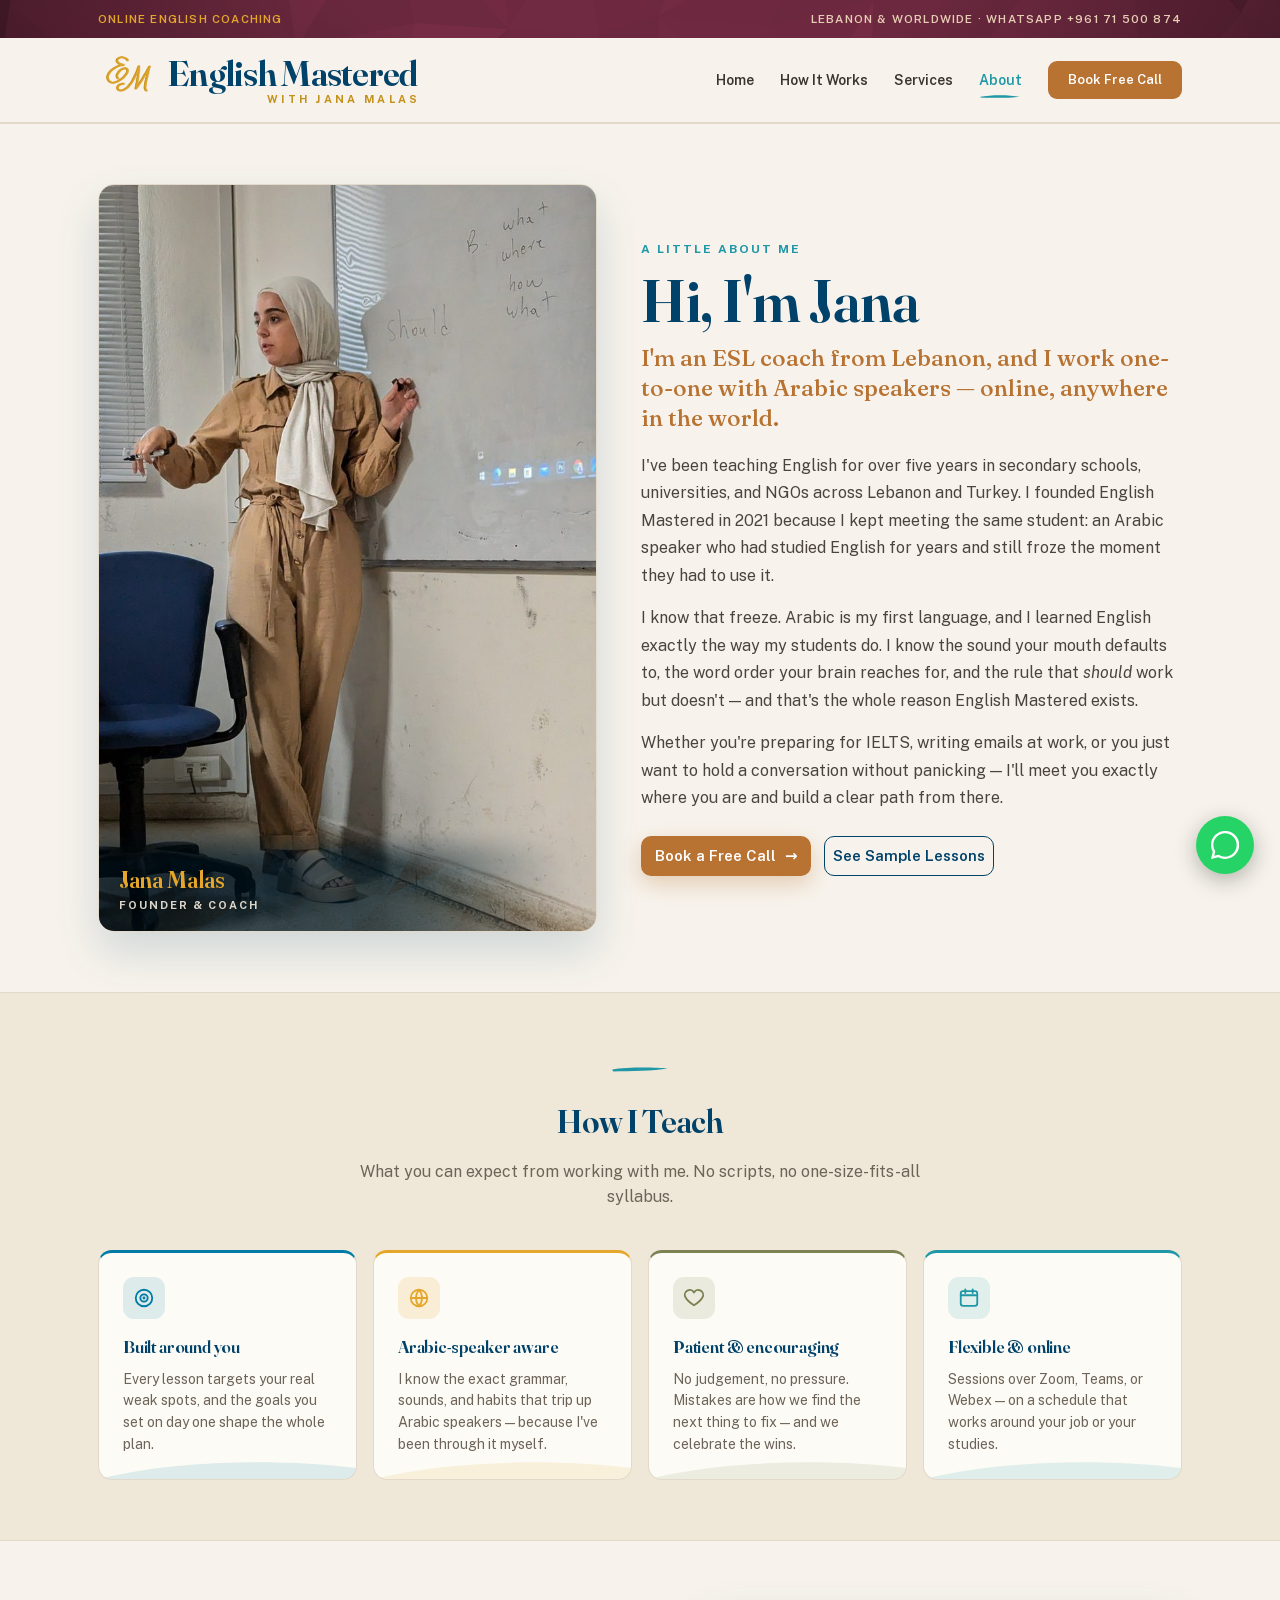
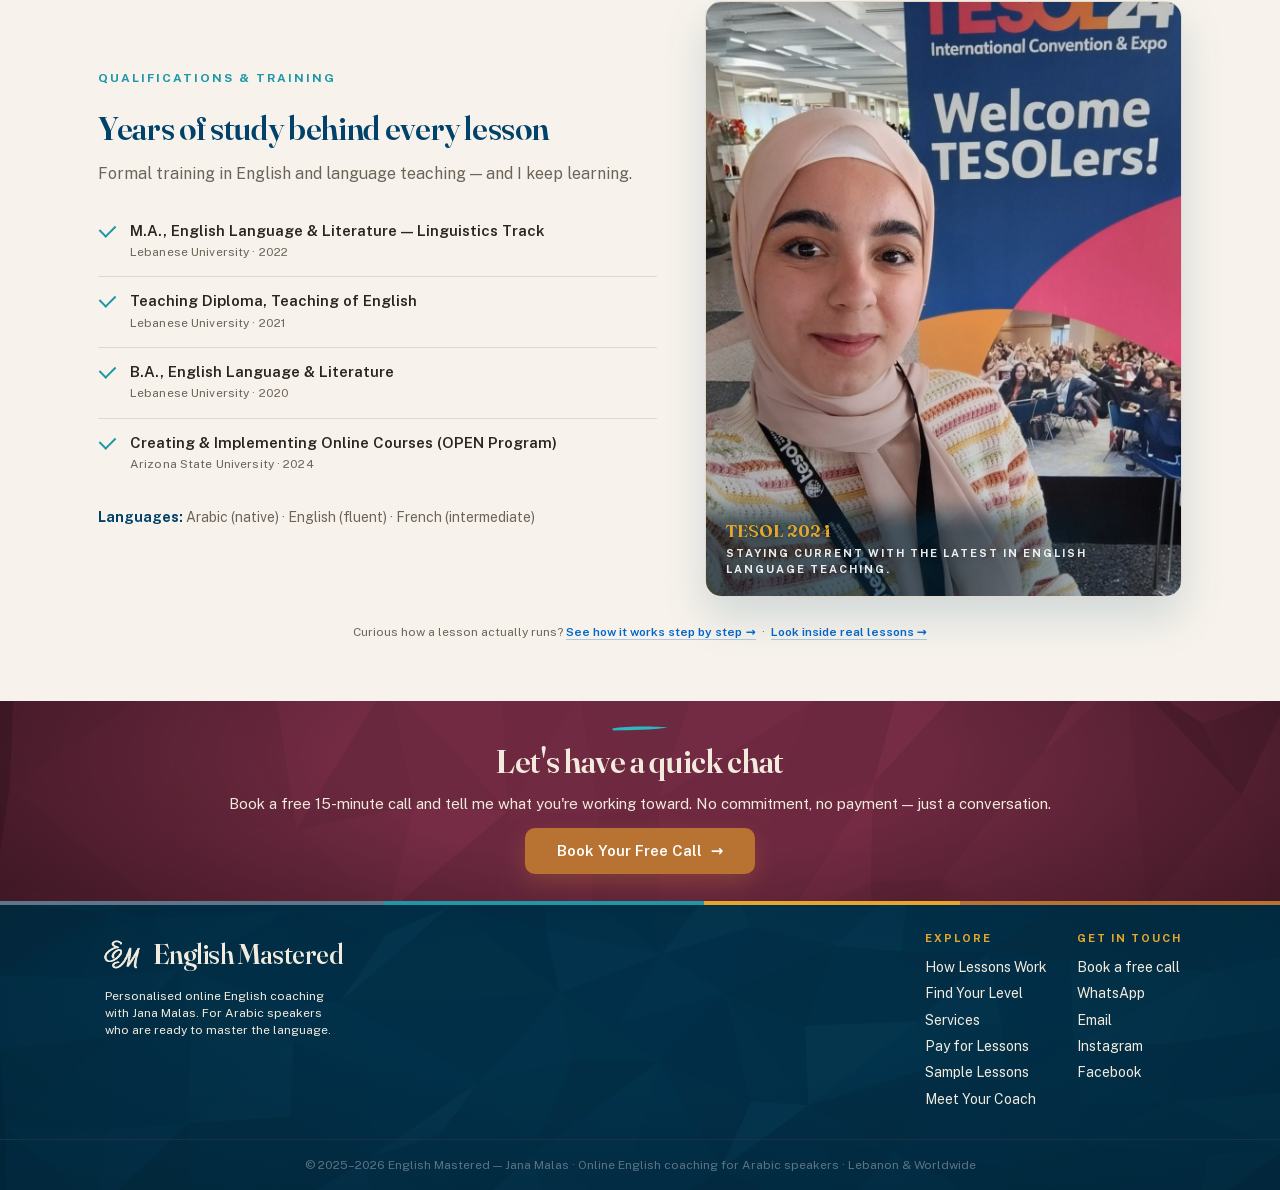
==== commit e436b589: "Self-host Fraunces and Public Sans so the opsz axis works in all browsers" ====
--- a/about.html
+++ b/about.html
@@ -3,7 +3,7 @@
 <head>
 <meta charset="UTF-8">
 <meta name="viewport" content="width=device-width, initial-scale=1">
-<meta name="color-scheme" content="light">
+<meta name="color-scheme" content="only light">
 <title>Meet Your Coach — English Mastered</title>
 <meta name="description" content="Meet Jana Malas — the Lebanese English coach behind English Mastered. One-to-one online lessons built for Arabic speakers, with zero judgement.">
 <meta property="og:type" content="website">
@@ -26,9 +26,9 @@
 <link rel="icon" type="image/png" sizes="32x32" href="assets/favicon-32.png">
 <link rel="icon" type="image/png" sizes="16x16" href="assets/favicon-16.png">
 <link rel="apple-touch-icon" href="assets/apple-touch-icon.png">
-<link rel="preconnect" href="https://fonts.googleapis.com">
-<link rel="preconnect" href="https://fonts.gstatic.com" crossorigin>
-<link href="https://fonts.googleapis.com/css2?family=Fraunces:ital,opsz,wght,SOFT,WONK@0,9..144,400..700,10,1;1,9..144,400..700,10,1&family=Public+Sans:ital,wght@0,300;0,400;0,500;0,600;0,700;0,800;1,400&display=swap" rel="stylesheet">
+<link rel="preload" href="assets/fonts/Fraunces-var.woff2" as="font" type="font/woff2" crossorigin>
+<link rel="preload" href="assets/fonts/PublicSans-var.woff2" as="font" type="font/woff2" crossorigin>
+<link rel="stylesheet" href="assets/fonts.css">
 <script type="application/ld+json">
 {
   "@context": "https://schema.org",
@@ -192,7 +192,7 @@
     .page-hero p{font-size:15px;}
     .page-hero .brushwing{margin:14px auto 0;}
     .brand img{width:48px;height:48px;margin-top:-10px;}
-    .brand-text{font-size:28px;}
+    .brand-text{font-size:28px;font-variation-settings:'opsz' 80,'wght' 640,'WONK' 1;}
     .brand-sub{font-size:8.5px;letter-spacing:2.4px;}
     .brandbar .wrap{flex-direction:column;height:auto;gap:1px;padding-top:5px;padding-bottom:5px;font-size:9.5px;letter-spacing:.4px;text-align:center;line-height:1.35;justify-content:center;}
     .nav-toggle{display:flex;flex-direction:column;justify-content:center;gap:5px;width:44px;height:44px;cursor:pointer;margin-right:-6px;}
--- a/assets/fonts.css
+++ b/assets/fonts.css
@@ -0,0 +1,67 @@
+/* ============================================================
+   English Mastered — self-hosted webfonts
+   Replaces: https://fonts.googleapis.com/css2?family=Fraunces...
+
+   Why self-hosted: privacy browsers (DuckDuckGo, Brave, Firefox
+   with strict ETP, uBlock Origin, and most content blockers)
+   block fonts.googleapis.com and fonts.gstatic.com as Google
+   endpoints. When that happens the page silently falls back to
+   the device serif/sans and the brand typography disappears.
+   Serving from englishmastered.org is first-party, so nothing
+   blocks it — and it removes two DNS + TLS handshakes.
+
+   Files are variable fonts. Fraunces has SOFT pinned at 10 and
+   WONK at 1 to match exactly what Google Fonts was serving, so
+   this swap is visually identical to the old <link>.
+   ============================================================ */
+
+/* Fraunces — variable: opsz 9–144, wght 400–700 */
+@font-face {
+  font-family: 'Fraunces';
+  src: url('fonts/Fraunces-var.woff2') format('woff2');
+  font-weight: 400 700;
+  font-style: normal;
+  font-stretch: normal;
+  font-display: swap;
+}
+
+/* Public Sans — variable: wght 300–800 */
+@font-face {
+  font-family: 'Public Sans';
+  src: url('fonts/PublicSans-var.woff2') format('woff2');
+  font-weight: 300 800;
+  font-style: normal;
+  font-display: swap;
+}
+
+@font-face {
+  font-family: 'Public Sans';
+  src: url('fonts/PublicSans-Italic-var.woff2') format('woff2');
+  font-weight: 300 800;
+  font-style: italic;
+  font-display: swap;
+}
+
+/* ------------------------------------------------------------
+   Metric-matched fallbacks. These only ever render during the
+   swap window, or if a webfont fails outright. Without them the
+   fallback serif is noticeably wider than Fraunces and the
+   header visibly reflows when the real font arrives.
+   ------------------------------------------------------------ */
+@font-face {
+  font-family: 'Fraunces Fallback';
+  src: local('Georgia'), local('Times New Roman'), local('Noto Serif'), local('serif');
+  size-adjust: 96%;          /* tune by eye: Fraunces x-height is 48.2% of em */
+  ascent-override: 97.8%;    /* measured from Fraunces */
+  descent-override: 25.5%;
+  line-gap-override: 0%;
+}
+
+@font-face {
+  font-family: 'Public Sans Fallback';
+  src: local('Helvetica Neue'), local('Arial'), local('Roboto'), local('sans-serif');
+  size-adjust: 100%;         /* Public Sans x-height is 51.7% of em */
+  ascent-override: 95%;      /* measured from Public Sans */
+  descent-override: 22.5%;
+  line-gap-override: 0%;
+}
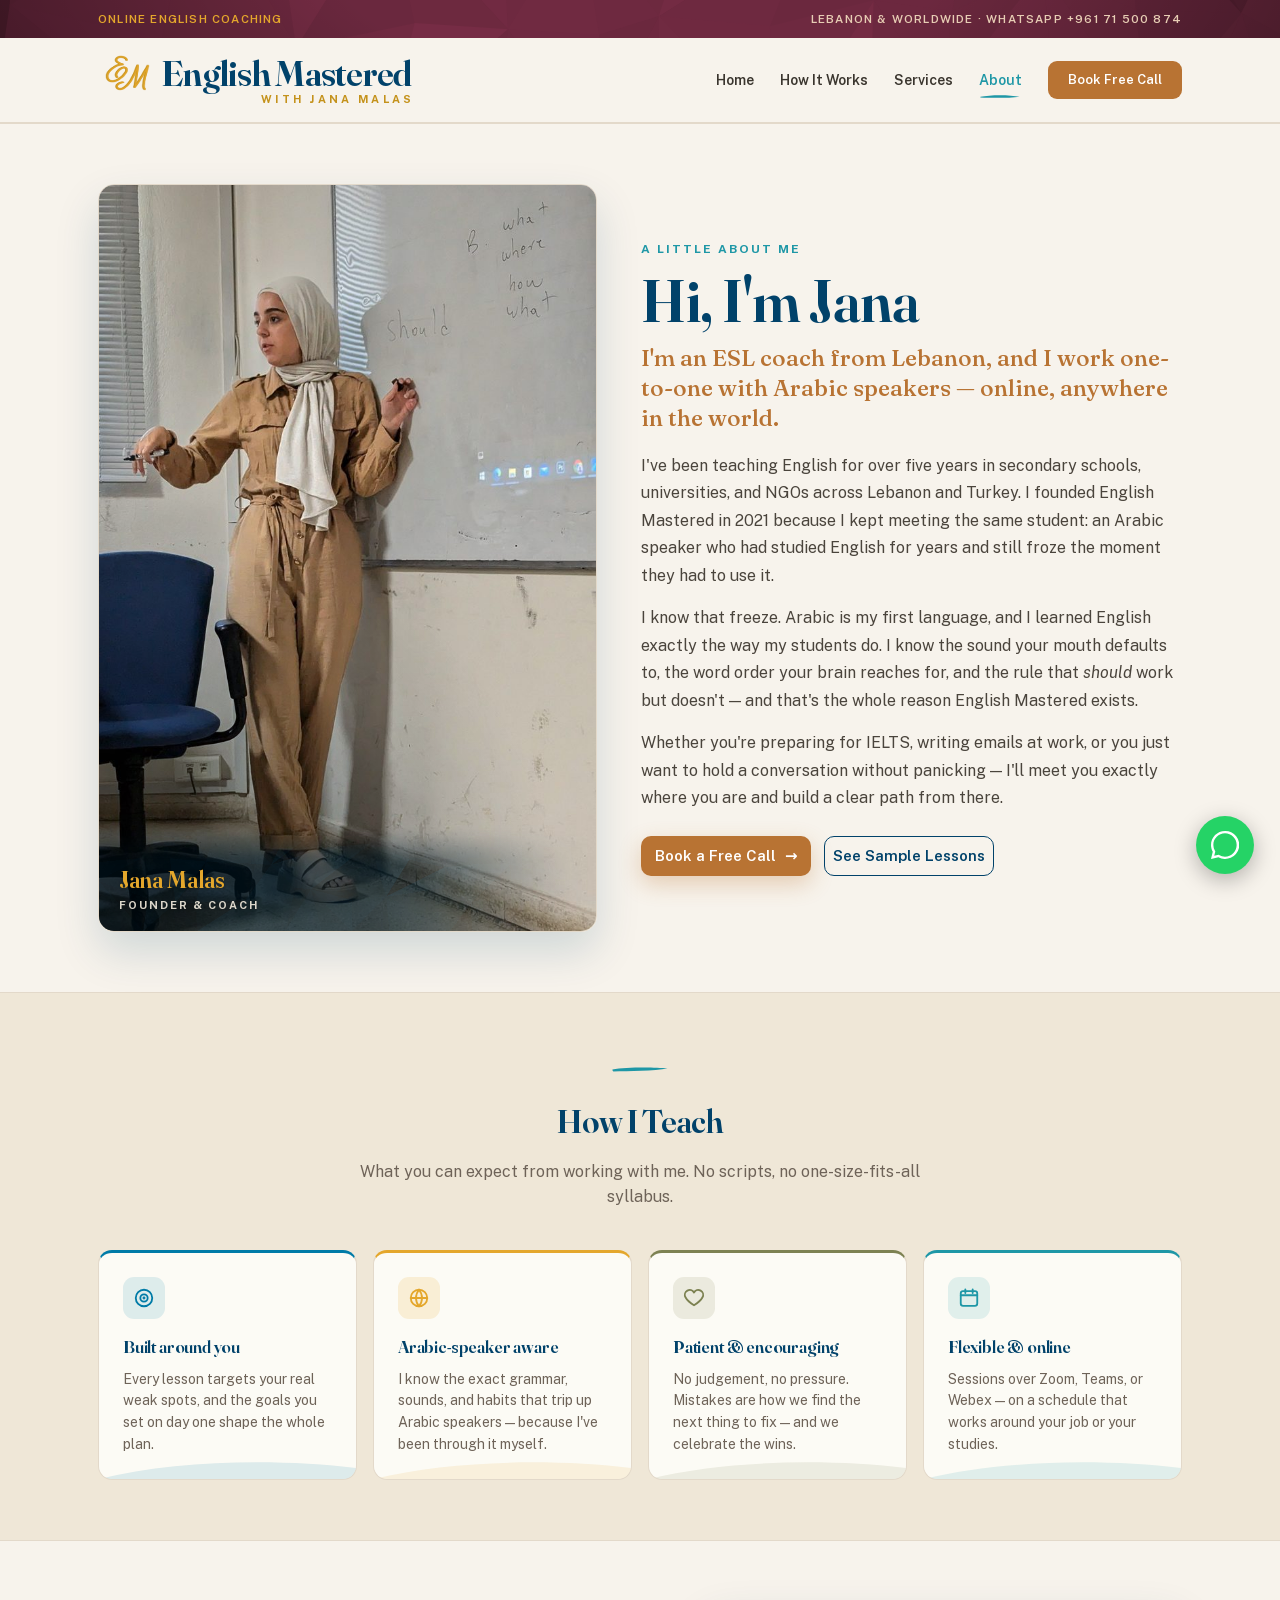
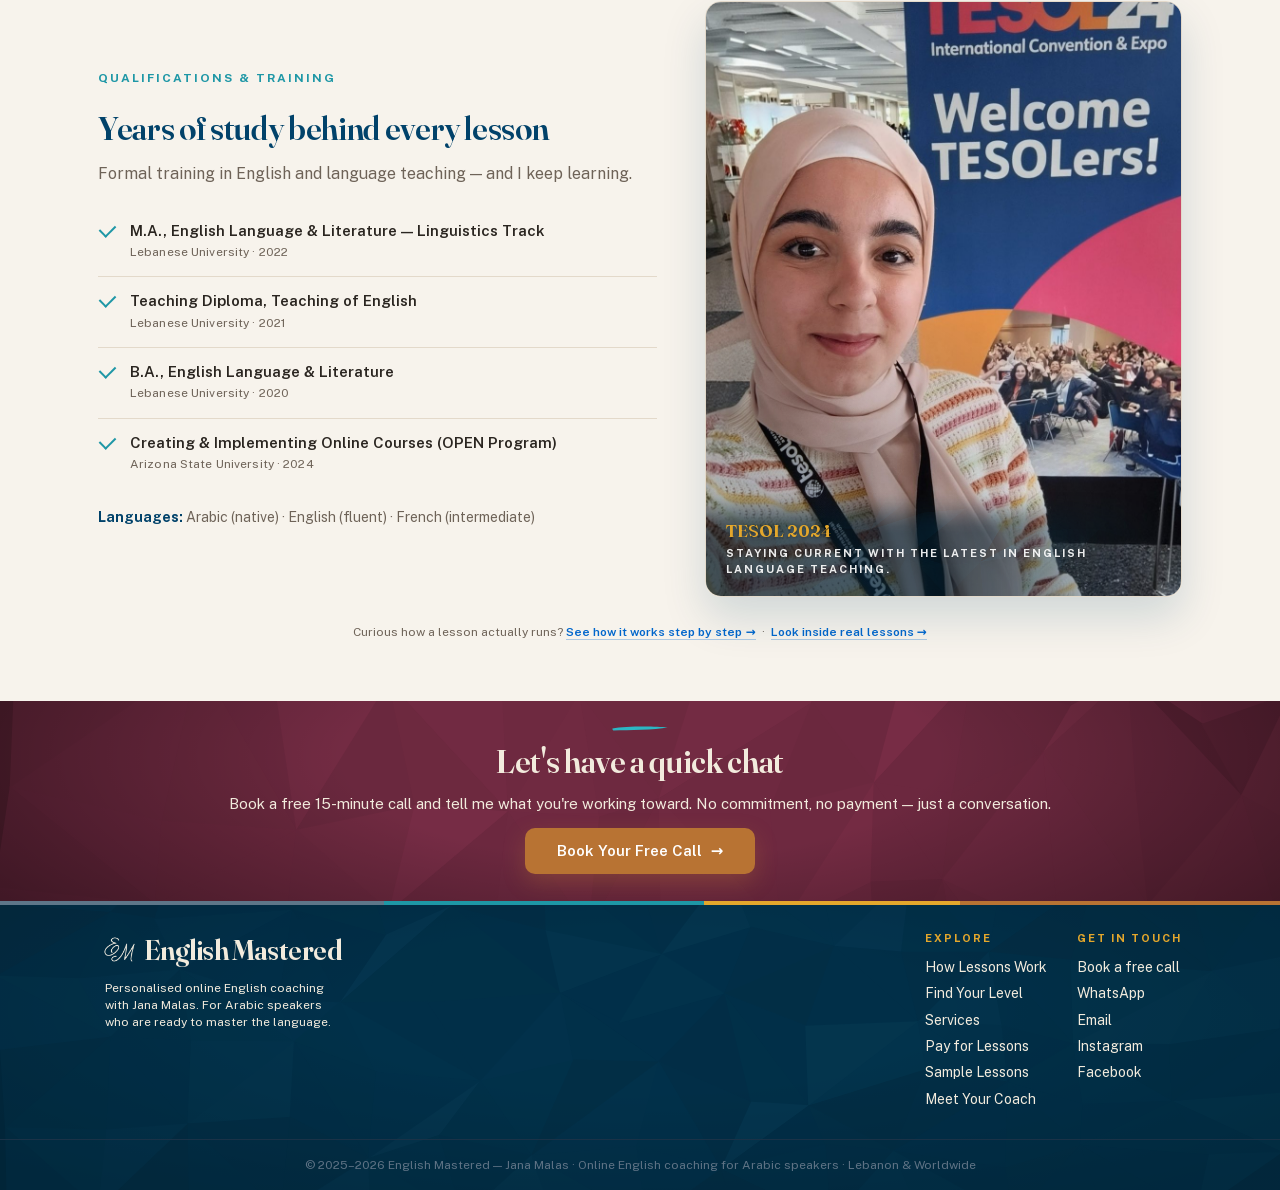
==== commit 04ebcede: "Wordmark/logo fixes" ====
--- a/about.html
+++ b/about.html
@@ -75,8 +75,8 @@
   .brandbar a{color:#E7CDB4;}
   nav{background:var(--paper);border-bottom:1px solid var(--border);position:sticky;top:0;z-index:50;}
   .nav-inner{display:flex;align-items:center;justify-content:space-between;height:84px;}
-  .brand{display:flex;align-items:center;gap:7px;}
-  .brand img{display:block;width:62px;height:62px;margin-top:-13px;}
+  .brand{display:flex;align-items:center;gap:3px;}
+  .brand img{display:block;width:60px;height:60px;margin-top:-14px;}
   .brand-text{font-family:'Fraunces',serif;font-variation-settings:'opsz' 144,'wght' 640,'WONK' 1;font-size:36px;color:var(--navy);white-space:nowrap;letter-spacing:-.02em;display:inline-block;line-height:1.02;}
   .brand-sub{display:block;font-family:'Public Sans',sans-serif;font-variation-settings:normal;font-weight:700;font-size:11px;letter-spacing:3.3px;text-transform:uppercase;color:#C4921B;text-align:right;margin-top:3px;margin-right:-3px;}
   .nav-links{display:flex;align-items:center;gap:26px;font-size:14px;font-weight:600;}
@@ -171,8 +171,8 @@
   .foot-rule{height:4px;background:linear-gradient(90deg,#5E7689 0 30%,var(--teal) 30% 55%,var(--gold) 55% 75%,var(--caramel) 75% 100%);}
   .foot-inner{display:flex;justify-content:space-between;flex-wrap:wrap;gap:24px;padding:25px 28px;}
   .foot-brand-col{display:flex;flex-direction:column;max-width:24em;}
-  .foot-brand{display:flex;align-items:center;gap:6px;}
-  .foot-brand .b1{font-family:'Fraunces',serif;font-variation-settings:'opsz' 144,'wght' 600,'WONK' 1;font-size:28px;color:var(--on-deep);line-height:1.02;letter-spacing:-.02em;}
+  .foot-brand{display:flex;align-items:center;gap:3px;}
+  .foot-brand .b1{font-family:'Fraunces',serif;font-variation-settings:'opsz' 144,'wght' 640,'WONK' 1;font-size:28px;color:var(--on-deep);line-height:1.02;letter-spacing:-.02em;}
   .foot-tag{font-size:12px;line-height:1.4;color:var(--on-deep);margin:9px 0 0 7px;max-width:234px;}
   .foot-links{display:flex;gap:30px;font-size:14px;}
   .foot-col h4{font-family:'Public Sans';font-size:11px;font-weight:700;letter-spacing:2px;text-transform:uppercase;color:var(--gold);margin:0 0 8px;}
@@ -191,7 +191,7 @@
     .page-hero h1{font-size:34px;line-height:1.1;margin:0 0 10px;}
     .page-hero p{font-size:15px;}
     .page-hero .brushwing{margin:14px auto 0;}
-    .brand img{width:48px;height:48px;margin-top:-10px;}
+    .brand img{width:46px;height:46px;margin-top:-10px;}
     .brand-text{font-size:28px;font-variation-settings:'opsz' 80,'wght' 640,'WONK' 1;}
     .brand-sub{font-size:8.5px;letter-spacing:2.4px;}
     .brandbar .wrap{flex-direction:column;height:auto;gap:1px;padding-top:5px;padding-bottom:5px;font-size:9.5px;letter-spacing:.4px;text-align:center;line-height:1.35;justify-content:center;}
@@ -352,7 +352,7 @@
   <div class="wrap foot-inner">
     <div class="foot-brand-col">
       <div class="foot-brand">
-        <img src="assets/em-mark-white.png" width="49" height="49" alt="" style="margin:0;filter:drop-shadow(.35px 0 0 #F2EBDD) drop-shadow(-.35px 0 0 #F2EBDD);">
+        <img src="assets/em-mark-white.png" width="43" height="43" alt="" style="margin:0;margin-top:-2px;">
         <div><div class="b1">English Mastered</div></div>
       </div>
       <p class="foot-tag">Personalised online English coaching with Jana Malas. For Arabic speakers who are ready to master the language.</p>
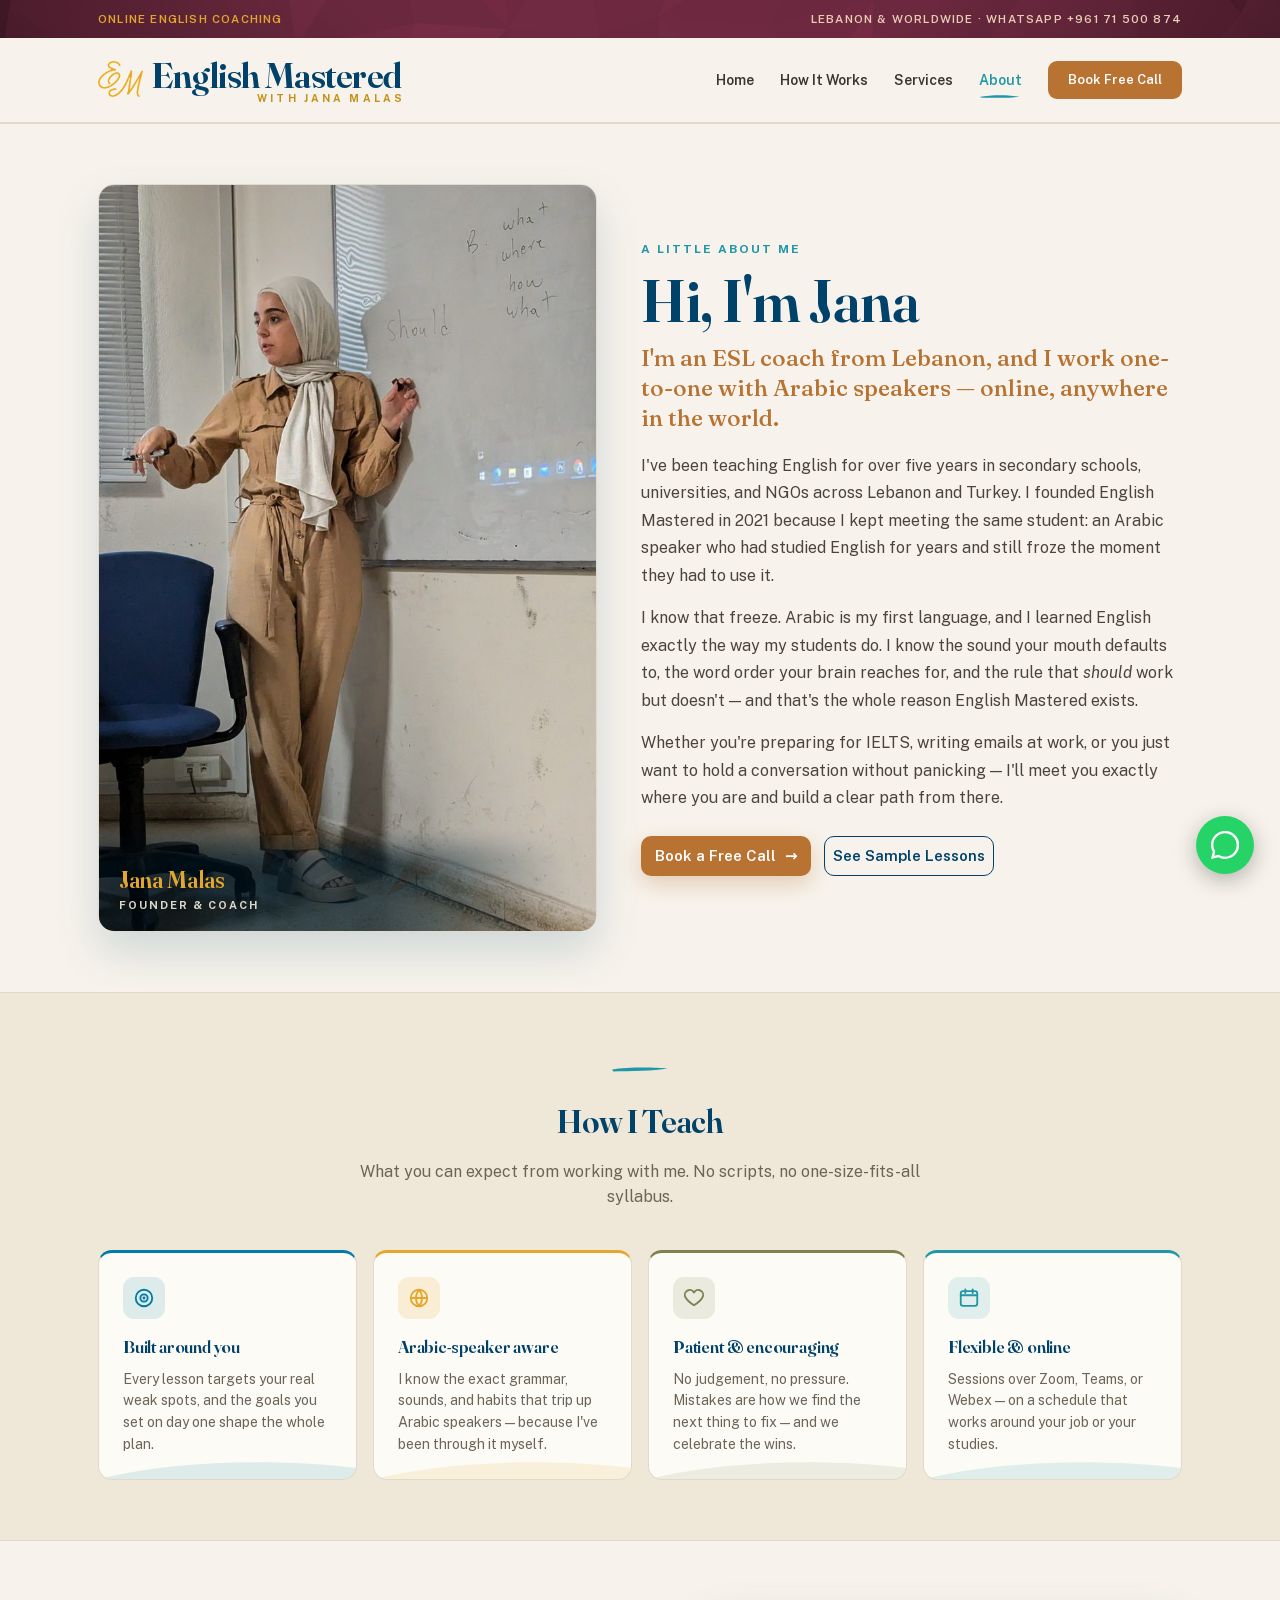
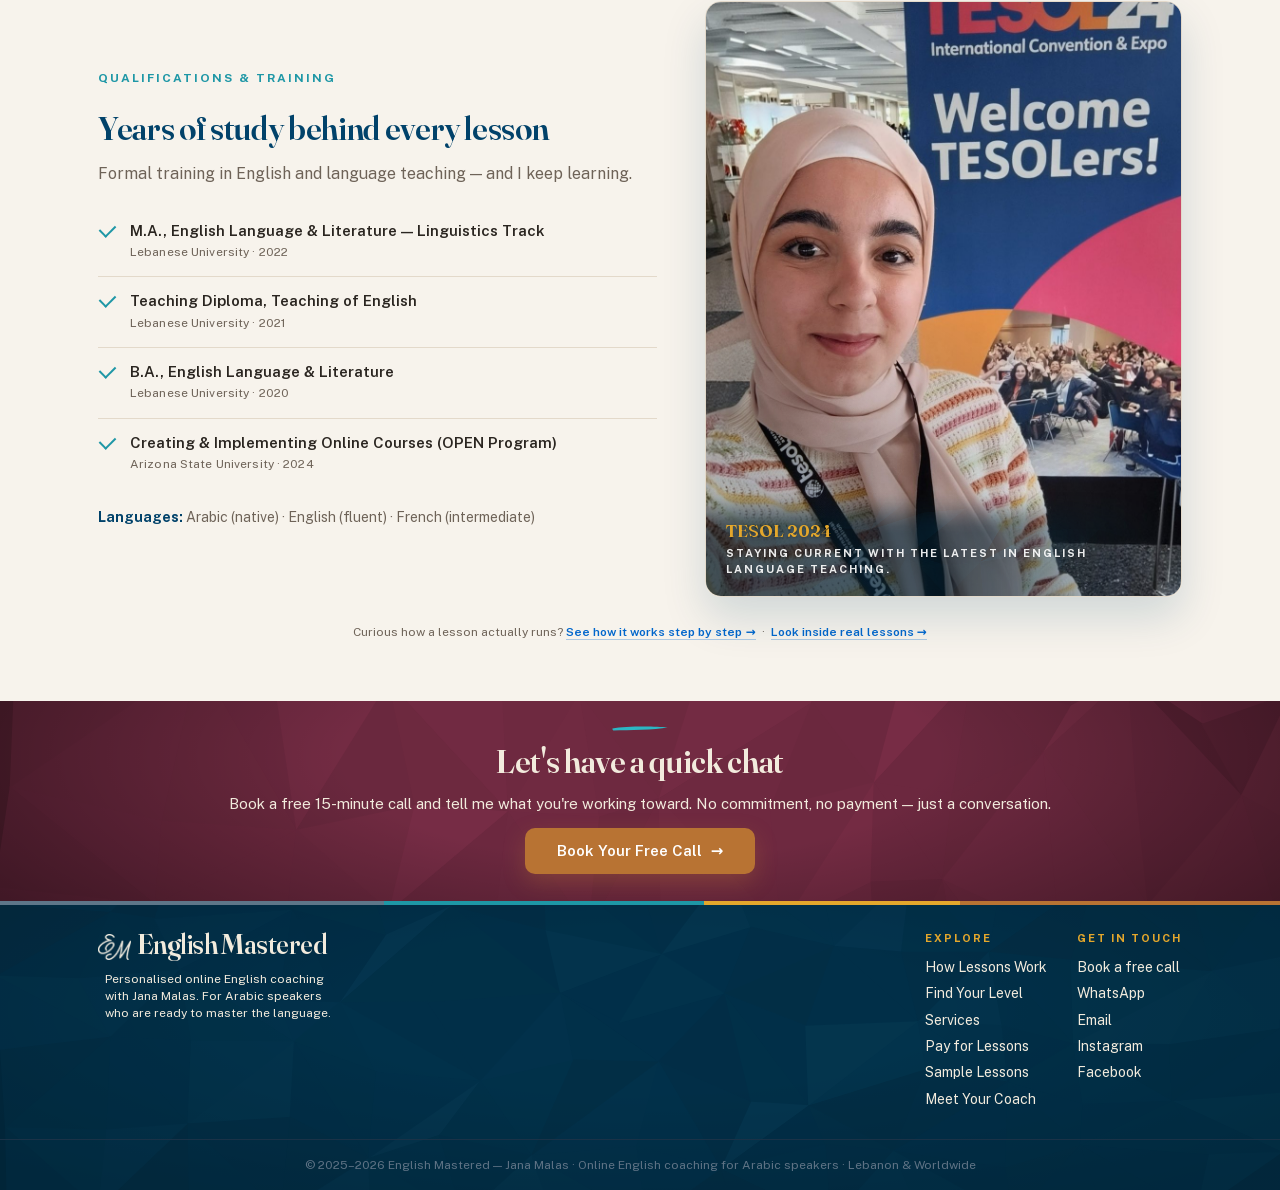
==== commit f784fd60: "cascade v6.2 wordmark lockup across all 8 pages Four states per page (desktop F=36, scrolled F=29, m" ====
--- a/about.html
+++ b/about.html
@@ -75,10 +75,13 @@
   .brandbar a{color:#E7CDB4;}
   nav{background:var(--paper);border-bottom:1px solid var(--border);position:sticky;top:0;z-index:50;}
   .nav-inner{display:flex;align-items:center;justify-content:space-between;height:84px;}
-  .brand{display:flex;align-items:center;gap:3px;}
-  .brand img{display:block;width:60px;height:60px;margin-top:-14px;}
-  .brand-text{font-family:'Fraunces',serif;font-variation-settings:'opsz' 144,'wght' 640,'WONK' 1;font-size:36px;color:var(--navy);white-space:nowrap;letter-spacing:-.02em;display:inline-block;line-height:1.02;}
-  .brand-sub{display:block;font-family:'Public Sans',sans-serif;font-variation-settings:normal;font-weight:700;font-size:11px;letter-spacing:3.3px;text-transform:uppercase;color:#C4921B;text-align:right;margin-top:3px;margin-right:-3px;}
+  /* lockup - EM-wordmark-spec v6.2 - light_desktop, F=36. Colours are the frozen spec
+     literals (#01426A / #C4921B), deliberately not --navy/--gold, so the lockup cannot
+     drift if a token changes. Geometry is derived - do not round or tidy. */
+  .brand{display:flex;align-items:flex-start;gap:8.10px;}
+  .brand img{display:block;flex:none;width:44.71px;height:35.78px;margin-top:4.50px;filter:none;}
+  .brand-text{font-family:'Fraunces',serif;font-weight:640;font-variation-settings:'opsz' 144,'SOFT' 10,'WONK' 1;font-size:36px;line-height:1;letter-spacing:-.02em;color:#01426A;white-space:nowrap;display:inline-block;}
+  .brand-sub{display:block;font-family:'Public Sans',sans-serif;font-variation-settings:normal;font-weight:700;font-size:10.46px;letter-spacing:.30em;text-transform:uppercase;color:#C4921B;text-align:right;margin-top:-0.42px;margin-right:-3.92px;line-height:1;}
   .nav-links{display:flex;align-items:center;gap:26px;font-size:14px;font-weight:600;}
   .nav-links a{color:#3a352e;position:relative;padding:6px 0;}
   .nav-links a.active{color:var(--teal);}
@@ -171,8 +174,13 @@
   .foot-rule{height:4px;background:linear-gradient(90deg,#5E7689 0 30%,var(--teal) 30% 55%,var(--gold) 55% 75%,var(--caramel) 75% 100%);}
   .foot-inner{display:flex;justify-content:space-between;flex-wrap:wrap;gap:24px;padding:25px 28px;}
   .foot-brand-col{display:flex;flex-direction:column;max-width:24em;}
-  .foot-brand{display:flex;align-items:center;gap:3px;}
-  .foot-brand .b1{font-family:'Fraunces',serif;font-variation-settings:'opsz' 144,'wght' 640,'WONK' 1;font-size:28px;color:var(--on-deep);line-height:1.02;letter-spacing:-.02em;}
+  /* lockup - spec v6.2 `dark`, F=28 (cap 19.60), mapped onto the footer's own class
+     names: .brand -> .foot-brand, .brand img -> .foot-brand img, .brand-text -> .b1.
+     Mark is the cream cut and carries the x0.94 reversed compensation (26.16 vs the
+     light 27.83 at the same F). Wordmark weight is 615, not 640. No subline on dark. */
+  .foot-brand{display:flex;align-items:flex-start;gap:6.29px;}
+  .foot-brand img{display:block;flex:none;width:32.68px;height:26.16px;margin-top:3.51px;filter:none;}
+  .foot-brand .b1{font-family:'Fraunces',serif;font-weight:615;font-variation-settings:'opsz' 144,'SOFT' 10,'WONK' 1;font-size:28px;line-height:1;letter-spacing:-.02em;color:#F2EBDD;white-space:nowrap;display:inline-block;}
   .foot-tag{font-size:12px;line-height:1.4;color:var(--on-deep);margin:9px 0 0 7px;max-width:234px;}
   .foot-links{display:flex;gap:30px;font-size:14px;}
   .foot-col h4{font-family:'Public Sans';font-size:11px;font-weight:700;letter-spacing:2px;text-transform:uppercase;color:var(--gold);margin:0 0 8px;}
@@ -191,9 +199,15 @@
     .page-hero h1{font-size:34px;line-height:1.1;margin:0 0 10px;}
     .page-hero p{font-size:15px;}
     .page-hero .brushwing{margin:14px auto 0;}
-    .brand img{width:46px;height:46px;margin-top:-10px;}
-    .brand-text{font-size:28px;font-variation-settings:'opsz' 80,'wght' 640,'WONK' 1;}
-    .brand-sub{font-size:8.5px;letter-spacing:2.4px;}
+    /* lockup - spec v6.2 light_mobile, F=28 (cap 19.60). Recipe is identical on every
+       page; only this page's trigger width differs (860px here). font-variation-settings
+       is non-additive so it is restated in full to keep SOFT 10. letter-spacing stays
+       .30em from the base rule. margin-right is the spec's published value - see the
+       opsz caveat in the handover notes. */
+    .brand{gap:6.29px;}
+    .brand img{width:34.77px;height:27.83px;margin-top:3.50px;}
+    .brand-text{font-size:28px;font-variation-settings:'opsz' 80,'SOFT' 10,'WONK' 1;}
+    .brand-sub{font-size:8.13px;margin-top:-0.33px;margin-right:-3.05px;}
     .brandbar .wrap{flex-direction:column;height:auto;gap:1px;padding-top:5px;padding-bottom:5px;font-size:9.5px;letter-spacing:.4px;text-align:center;line-height:1.35;justify-content:center;}
     .nav-toggle{display:flex;flex-direction:column;justify-content:center;gap:5px;width:44px;height:44px;cursor:pointer;margin-right:-6px;}
     .nav-toggle span{display:block;width:26px;height:2px;background:var(--navy);border-radius:2px;transition:transform .25s ease,opacity .2s ease;}
@@ -225,7 +239,7 @@
 <nav>
   <div class="wrap nav-inner">
     <a class="brand" href="index.html">
-      <img src="assets/em-mark-gold.png" alt="English Mastered" style="filter:drop-shadow(.35px 0 0 #C8941F) drop-shadow(-.35px 0 0 #C8941F);">
+      <img src="assets/mono-gold-d12@3x.png" alt="">
       <span class="brand-text">English Mastered<span class="brand-sub">with Jana Malas</span></span>
     </a>
     <input type="checkbox" id="navtoggle" class="nav-toggle-cb" aria-label="Open menu">
@@ -352,7 +366,7 @@
   <div class="wrap foot-inner">
     <div class="foot-brand-col">
       <div class="foot-brand">
-        <img src="assets/em-mark-white.png" width="43" height="43" alt="" style="margin:0;margin-top:-2px;">
+        <img src="assets/mono-cream-d12@3x.png" alt="">
         <div><div class="b1">English Mastered</div></div>
       </div>
       <p class="foot-tag">Personalised online English coaching with Jana Malas. For Arabic speakers who are ready to master the language.</p>
--- a/assets/fonts.css
+++ b/assets/fonts.css
@@ -42,6 +42,23 @@
   font-display: swap;
 }
 
+/* Markazi Text — variable: wght 400–700. Arabic-only subset (same
+   unicode-range Google Fonts served under the "arabic" split), used
+   for .gc-ar on the homepage goal cards. Was still loaded from
+   fonts.googleapis.com/fonts.gstatic.com after the Fraunces/Public
+   Sans self-host above — same breakage, one CDN request left over.
+   Self-hosted here for the same reason: privacy browsers block
+   Google's font hosts and the Arabic labels silently fell back.
+   Do not re-add the Google Fonts <link> for this. */
+@font-face {
+  font-family: 'Markazi Text';
+  src: url('fonts/MarkaziText-Arabic-var.woff2') format('woff2');
+  font-weight: 400 700;
+  font-style: normal;
+  font-display: swap;
+  unicode-range: U+0600-06FF, U+0750-077F, U+0870-088E, U+0890-0891, U+0897-08E1, U+08E3-08FF, U+200C-200E, U+2010-2011, U+204F, U+2E41, U+FB50-FDFF, U+FE70-FE74, U+FE76-FEFC, U+102E0-102FB, U+10E60-10E7E, U+10EC2-10EC4, U+10EFC-10EFF, U+1EE00-1EE03, U+1EE05-1EE1F, U+1EE21-1EE22, U+1EE24, U+1EE27, U+1EE29-1EE32, U+1EE34-1EE37, U+1EE39, U+1EE3B, U+1EE42, U+1EE47, U+1EE49, U+1EE4B, U+1EE4D-1EE4F, U+1EE51-1EE52, U+1EE54, U+1EE57, U+1EE59, U+1EE5B, U+1EE5D, U+1EE5F, U+1EE61-1EE62, U+1EE64, U+1EE67-1EE6A, U+1EE6C-1EE72, U+1EE74-1EE77, U+1EE79-1EE7C, U+1EE7E, U+1EE80-1EE89, U+1EE8B-1EE9B, U+1EEA1-1EEA3, U+1EEA5-1EEA9, U+1EEAB-1EEBB, U+1EEF0-1EEF1;
+}
+
 /* ------------------------------------------------------------
    Metric-matched fallbacks. These only ever render during the
    swap window, or if a webfont fails outright. Without them the
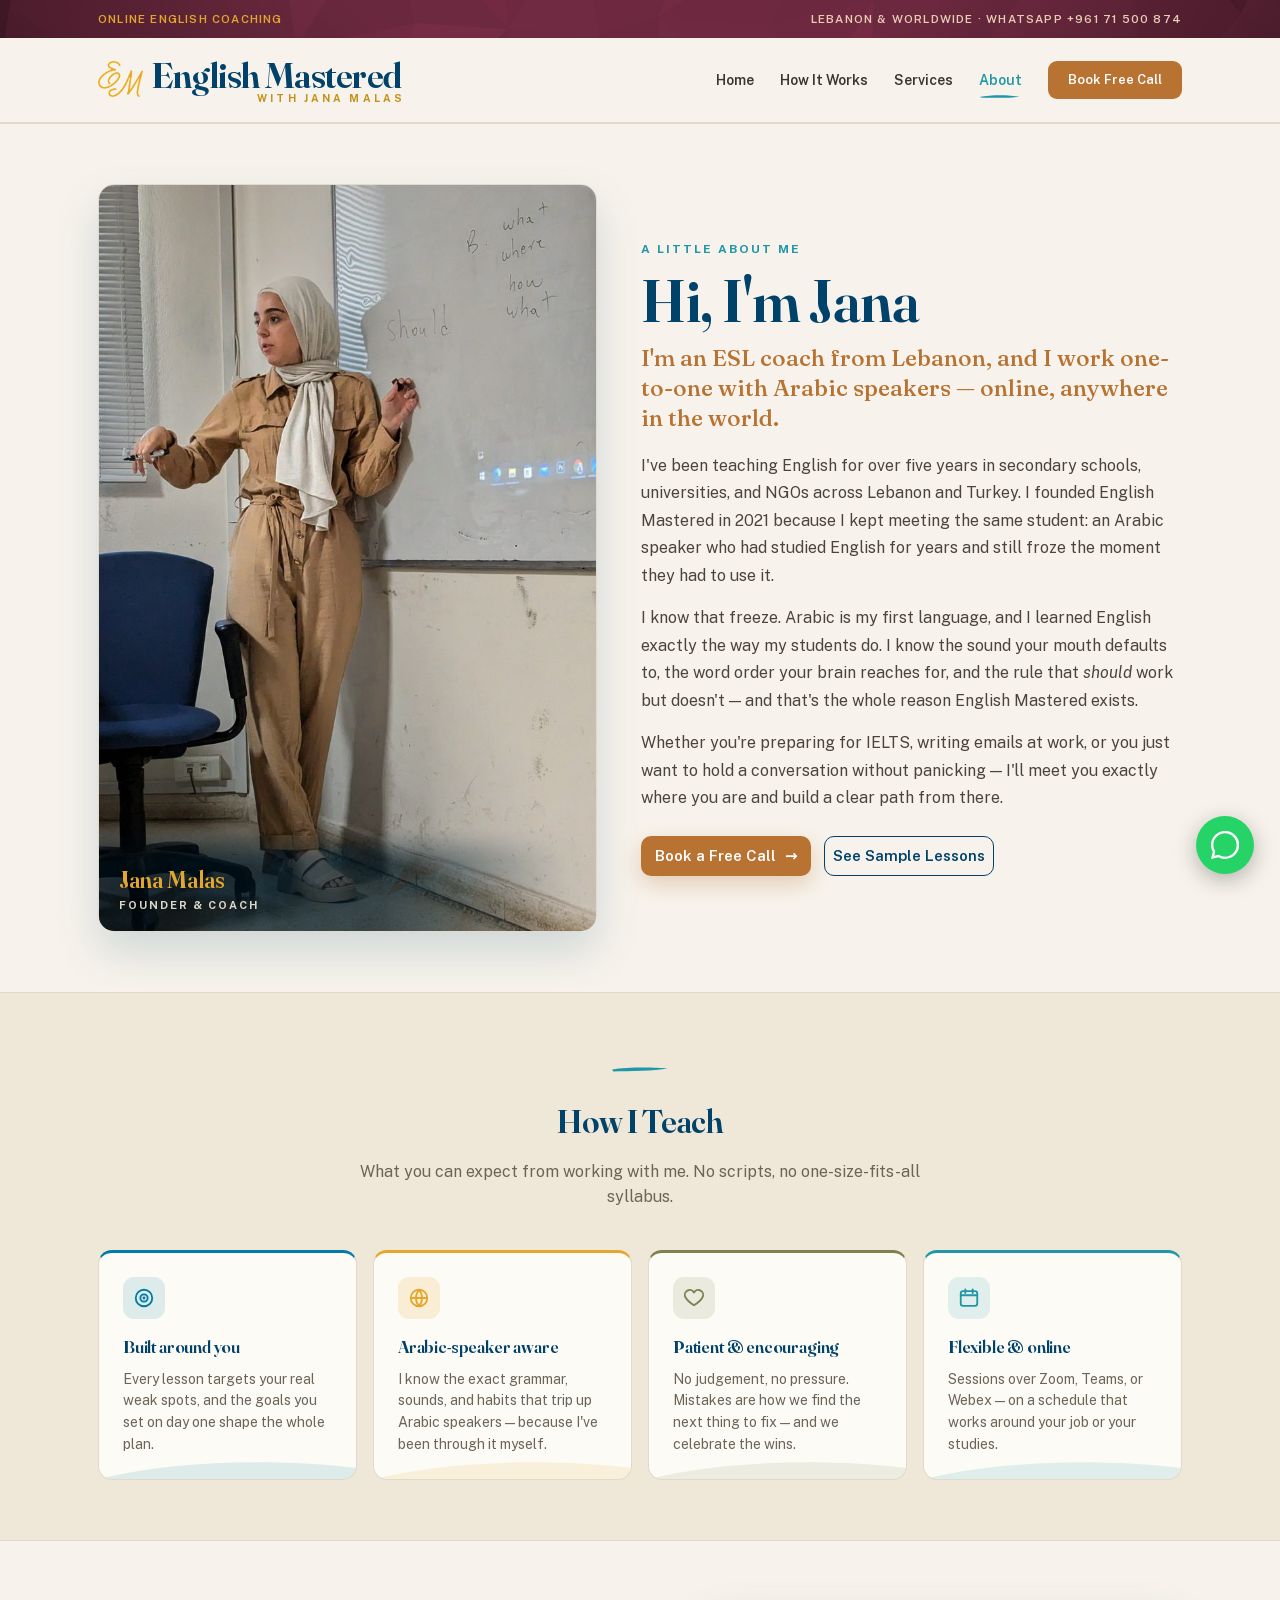
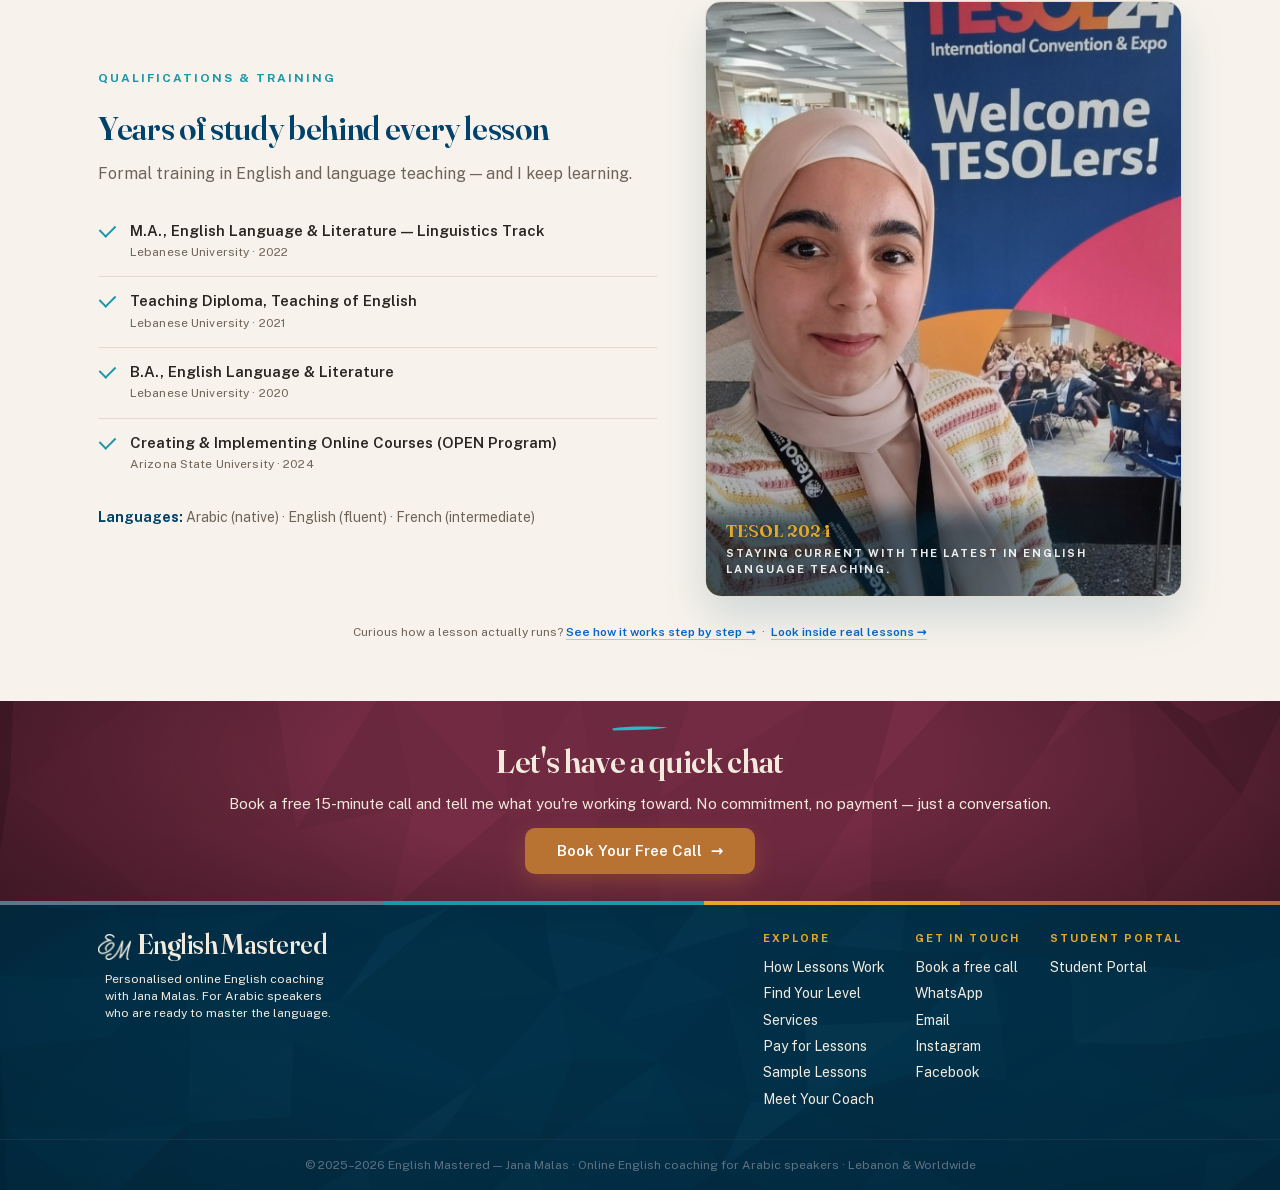
==== commit ee1829cc: "add student portal link to footer across all pages Co-Authored-By: Claude Opus 4.7 <noreply@anthropi" ====
--- a/about.html
+++ b/about.html
@@ -374,6 +374,7 @@
     <div class="foot-links">
       <div class="foot-col"><h4>Explore</h4><a href="start.html">How Lessons Work</a><a href="level-test.html">Find Your Level</a><a href="services.html">Services</a><a href="payments.html">Pay for Lessons</a><a href="samples.html">Sample Lessons</a><a href="about.html">Meet Your Coach</a></div>
       <div class="foot-col"><h4>Get in touch</h4><a href="book.html">Book a free call</a><a href="https://wa.me/96171500874" target="_blank" rel="noopener">WhatsApp</a><a href="mailto:jana@englishmastered.org">Email</a><a href="https://instagram.com/english_mastered" target="_blank" rel="noopener">Instagram</a><a href="https://www.facebook.com/profile.php?id=100077407694745" target="_blank" rel="noopener">Facebook</a></div>
+      <div class="foot-col"><h4>Student Portal</h4><a href="https://students.englishmastered.org">Student Portal</a></div>
     </div>
   </div>
   <div class="copyright">© 2025–2026 English Mastered — Jana Malas · Online English coaching for Arabic speakers · Lebanon &amp; Worldwide</div>
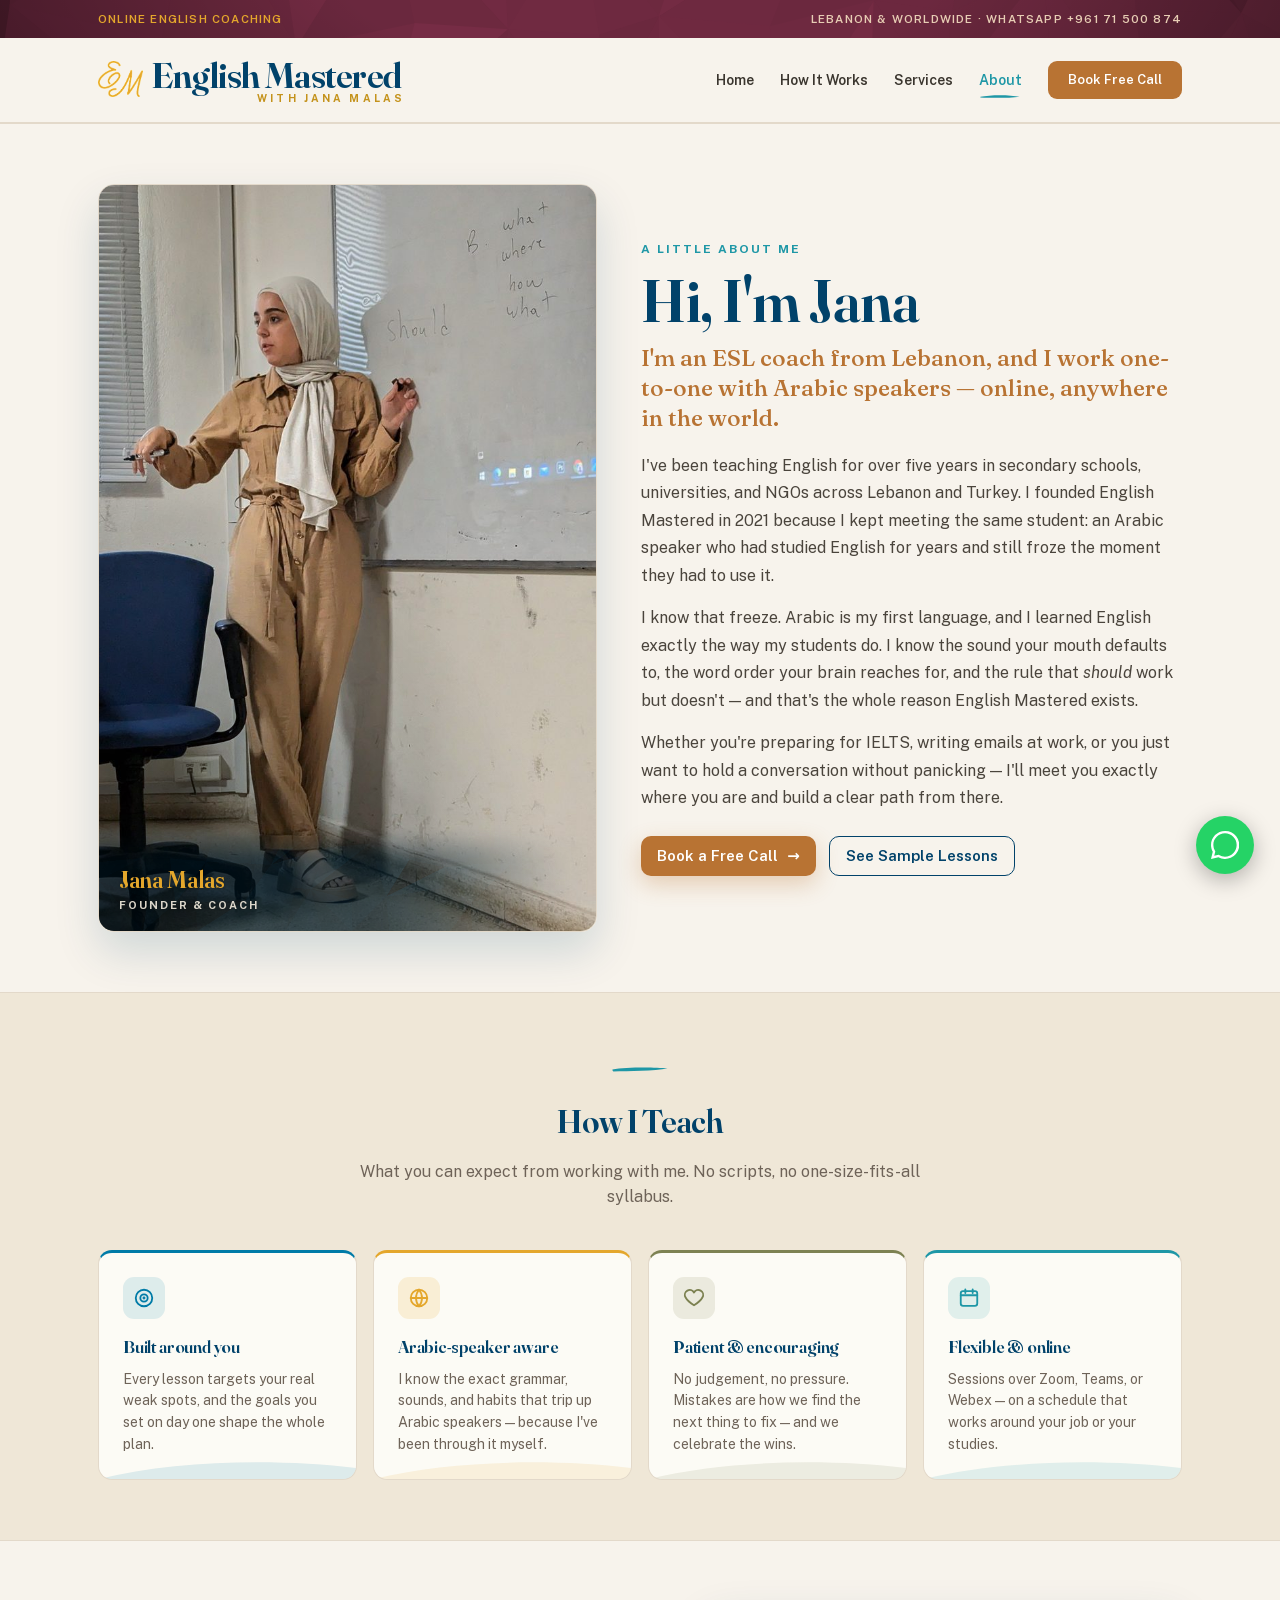
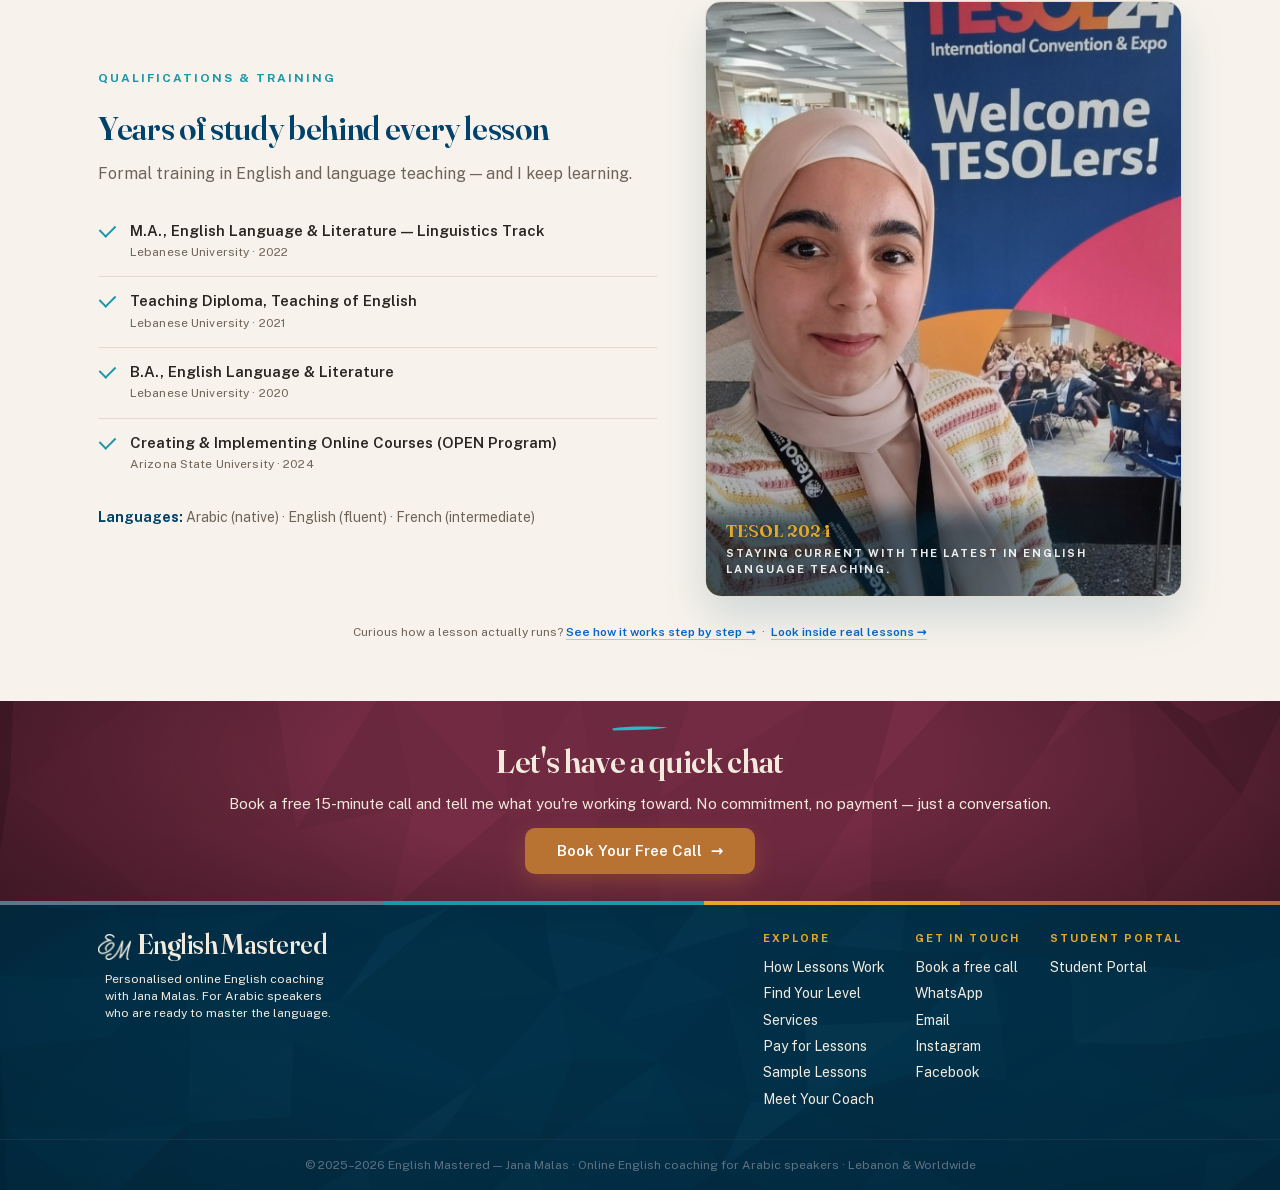
==== commit fbcae9a0: "fix three latent visual bugs from the visual audit about.html --ielts token: was #E4A72C (gold), inc" ====
--- a/about.html
+++ b/about.html
@@ -56,7 +56,7 @@
     --navy:#01426A; --navy-deep:#013049; --teal:#1E97A6; --teal-bright:#2BB7C4;
     --caramel:#B87333; --paper:#F7F3EC; --paper-2:#EFE7D7; --pearl:#FCFBF5; --gold:#E4A72C;
     --text:#2A2520; --muted:#6E6358; --border:#E3D9CA; --on-deep:#F2EBDD; --on-deep-mute:#9DA7B1;
-    --gen:#0C5C63; --ielts:#E4A72C; --toefl:#C8663F; --biz:#6E2742; --esp:#007BA7; --conv:#7D8252; --grp:#9E472A;
+    --gen:#0C5C63; --ielts:#E31837; --toefl:#C8663F; --biz:#6E2742; --esp:#007BA7; --conv:#7D8252; --grp:#9E472A;
   }
   *{box-sizing:border-box}
   html{scroll-behavior:smooth}
@@ -89,7 +89,7 @@
   .nav-cta{background:var(--caramel)!important;color:#fff!important;padding:9px 20px!important;font-size:13px;border-radius:9px;}
   .nav-toggle-cb{display:none;}
   .nav-toggle{display:none;}
-  .btn{display:inline-flex;align-items:center;justify-content:center;gap:9px;font-size:15px;font-weight:600;height:40px;padding:0 16px;box-sizing:border-box;width:170px;white-space:nowrap;border-radius:10px;cursor:pointer;transition:transform .15s;}
+  .btn{display:inline-flex;align-items:center;justify-content:center;gap:9px;font-size:15px;font-weight:600;height:40px;padding:0 16px;box-sizing:border-box;min-width:170px;white-space:nowrap;border-radius:10px;cursor:pointer;transition:transform .15s;}
   .btn:hover{transform:translateY(-2px);}
   .btn-primary{background:var(--caramel);color:#fff;box-shadow:0 8px 22px rgba(184,115,51,.3);}
   .btn-ghost{border:1.6px solid var(--navy);color:var(--navy);}
@@ -301,9 +301,9 @@
         <h3>Built around you</h3>
         <p>Every lesson targets your real weak spots, and the goals you set on day one shape the whole plan.</p>
       </div>
-      <div class="card-item reveal" style="border-top-color:var(--ielts);">
+      <div class="card-item reveal" style="border-top-color:var(--gold);">
         <svg class="wing" viewBox="0 0 300 50" preserveAspectRatio="none" width="100%" height="34"><path d="M0 50 C 90 22 210 20 300 34 L300 50 Z" fill="#E4A72C"></path></svg>
-        <div class="card-icon" style="background:rgba(228,167,44,.16);color:var(--ielts);"><svg viewBox="0 0 24 24" fill="none" stroke="currentColor" stroke-width="2" stroke-linecap="round" stroke-linejoin="round"><circle cx="12" cy="12" r="9"/><path d="M3 12h18"/><path d="M12 3a14 14 0 0 1 0 18M12 3a14 14 0 0 0 0 18"/></svg></div>
+        <div class="card-icon" style="background:rgba(228,167,44,.16);color:var(--gold);"><svg viewBox="0 0 24 24" fill="none" stroke="currentColor" stroke-width="2" stroke-linecap="round" stroke-linejoin="round"><circle cx="12" cy="12" r="9"/><path d="M3 12h18"/><path d="M12 3a14 14 0 0 1 0 18M12 3a14 14 0 0 0 0 18"/></svg></div>
         <h3>Arabic-speaker aware</h3>
         <p>I know the exact grammar, sounds, and habits that trip up Arabic speakers — because I've been through it myself.</p>
       </div>
